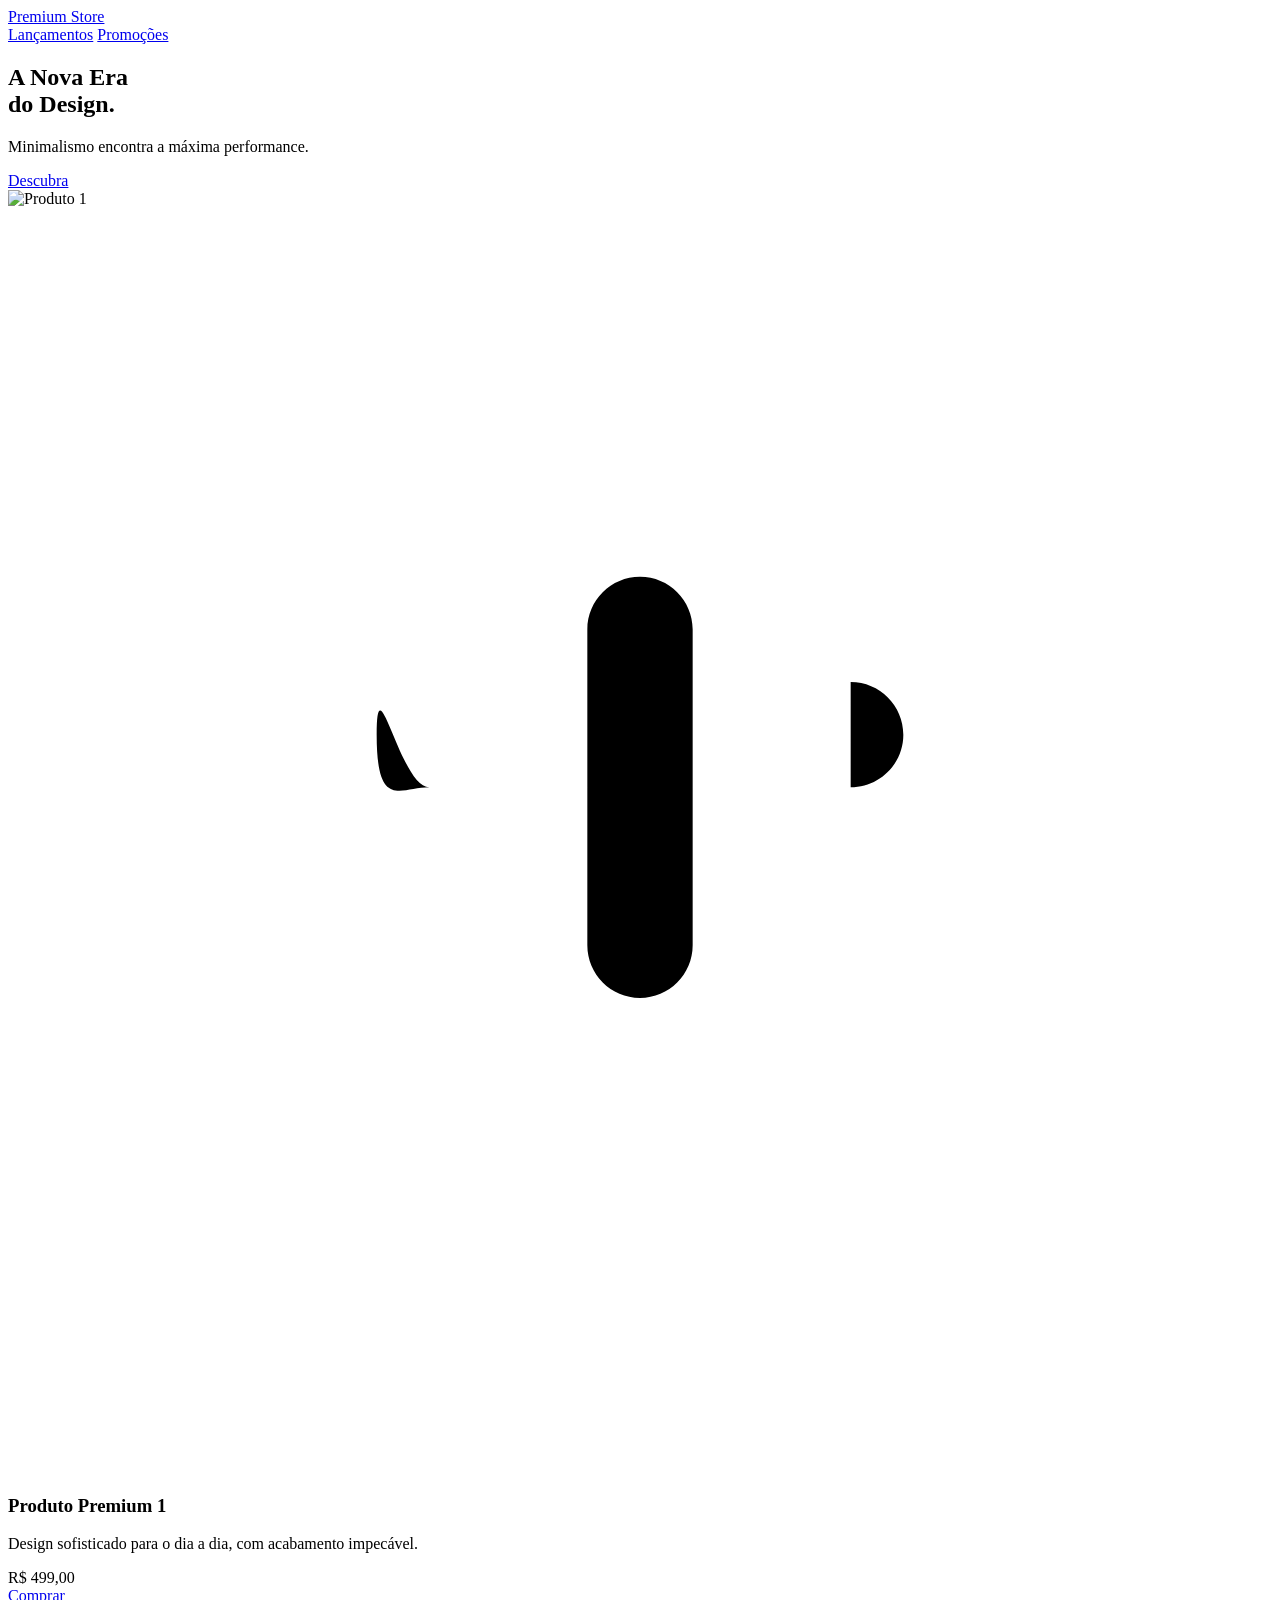
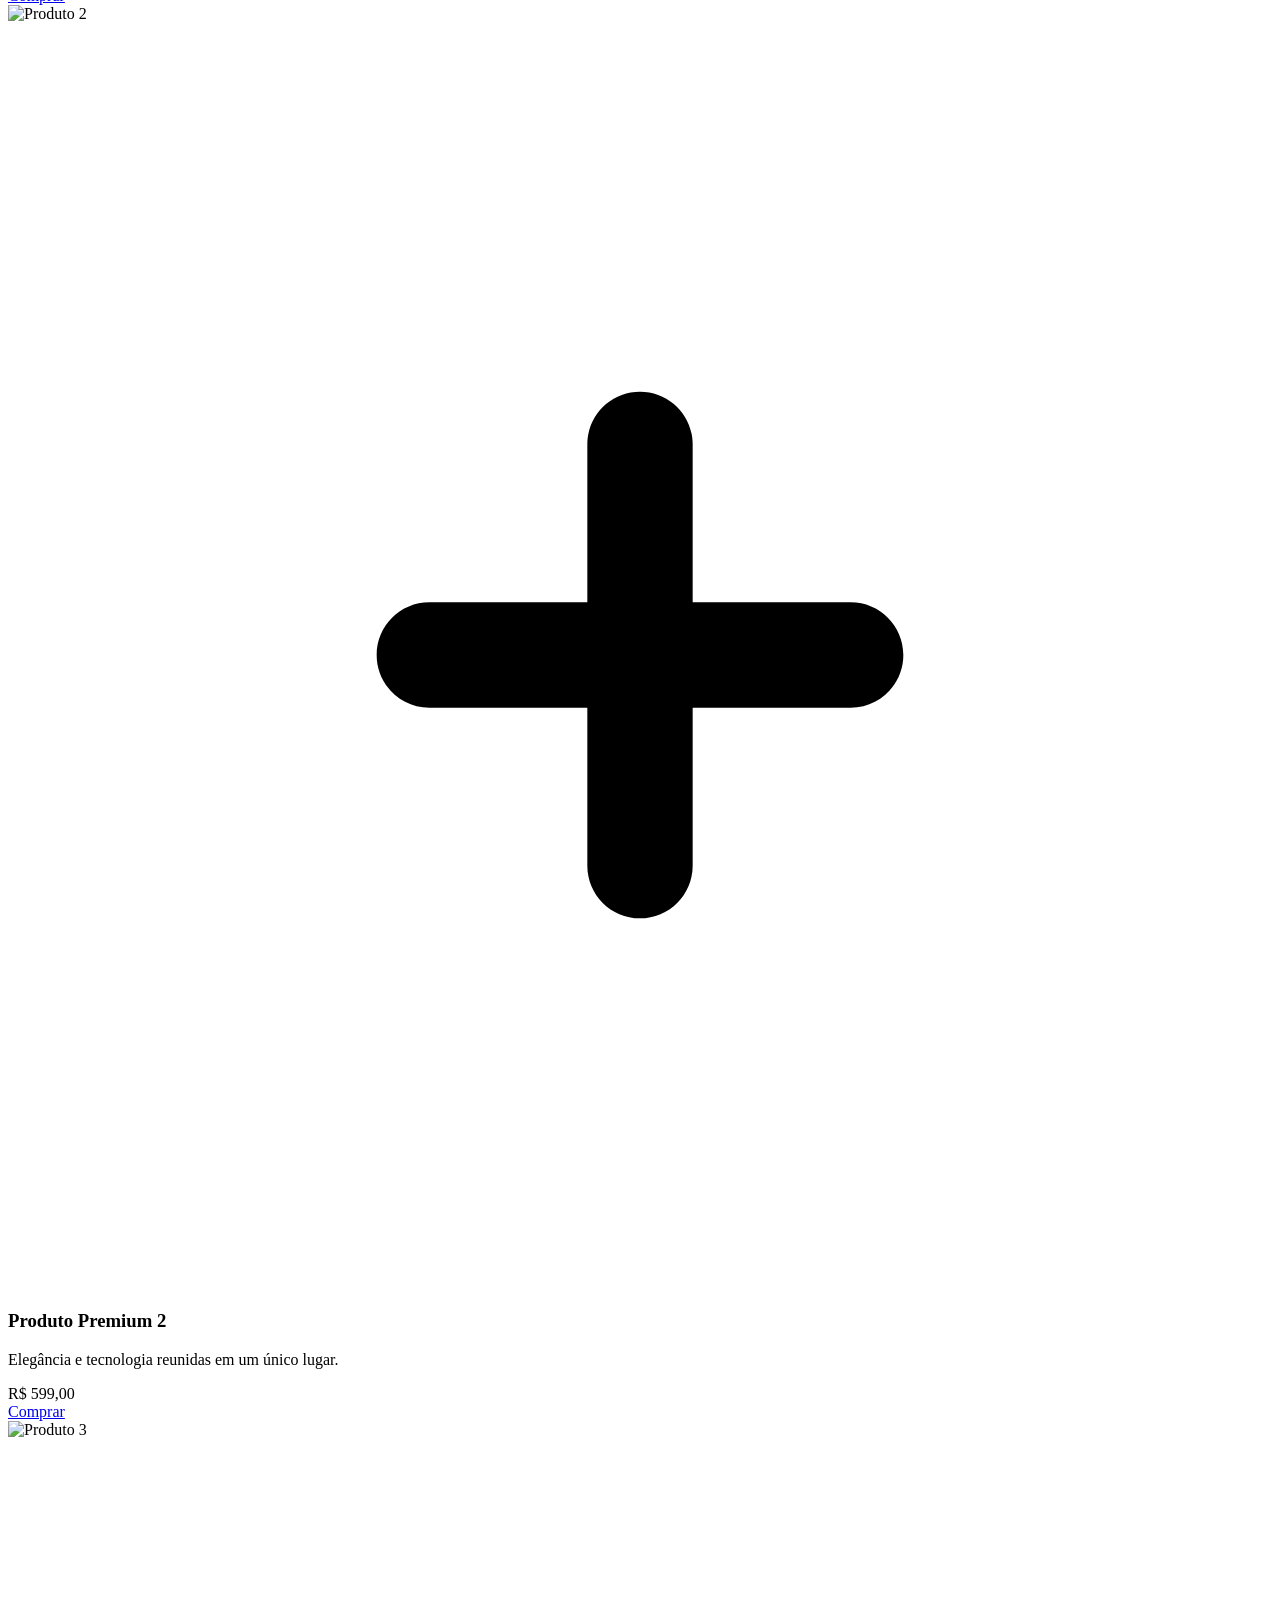
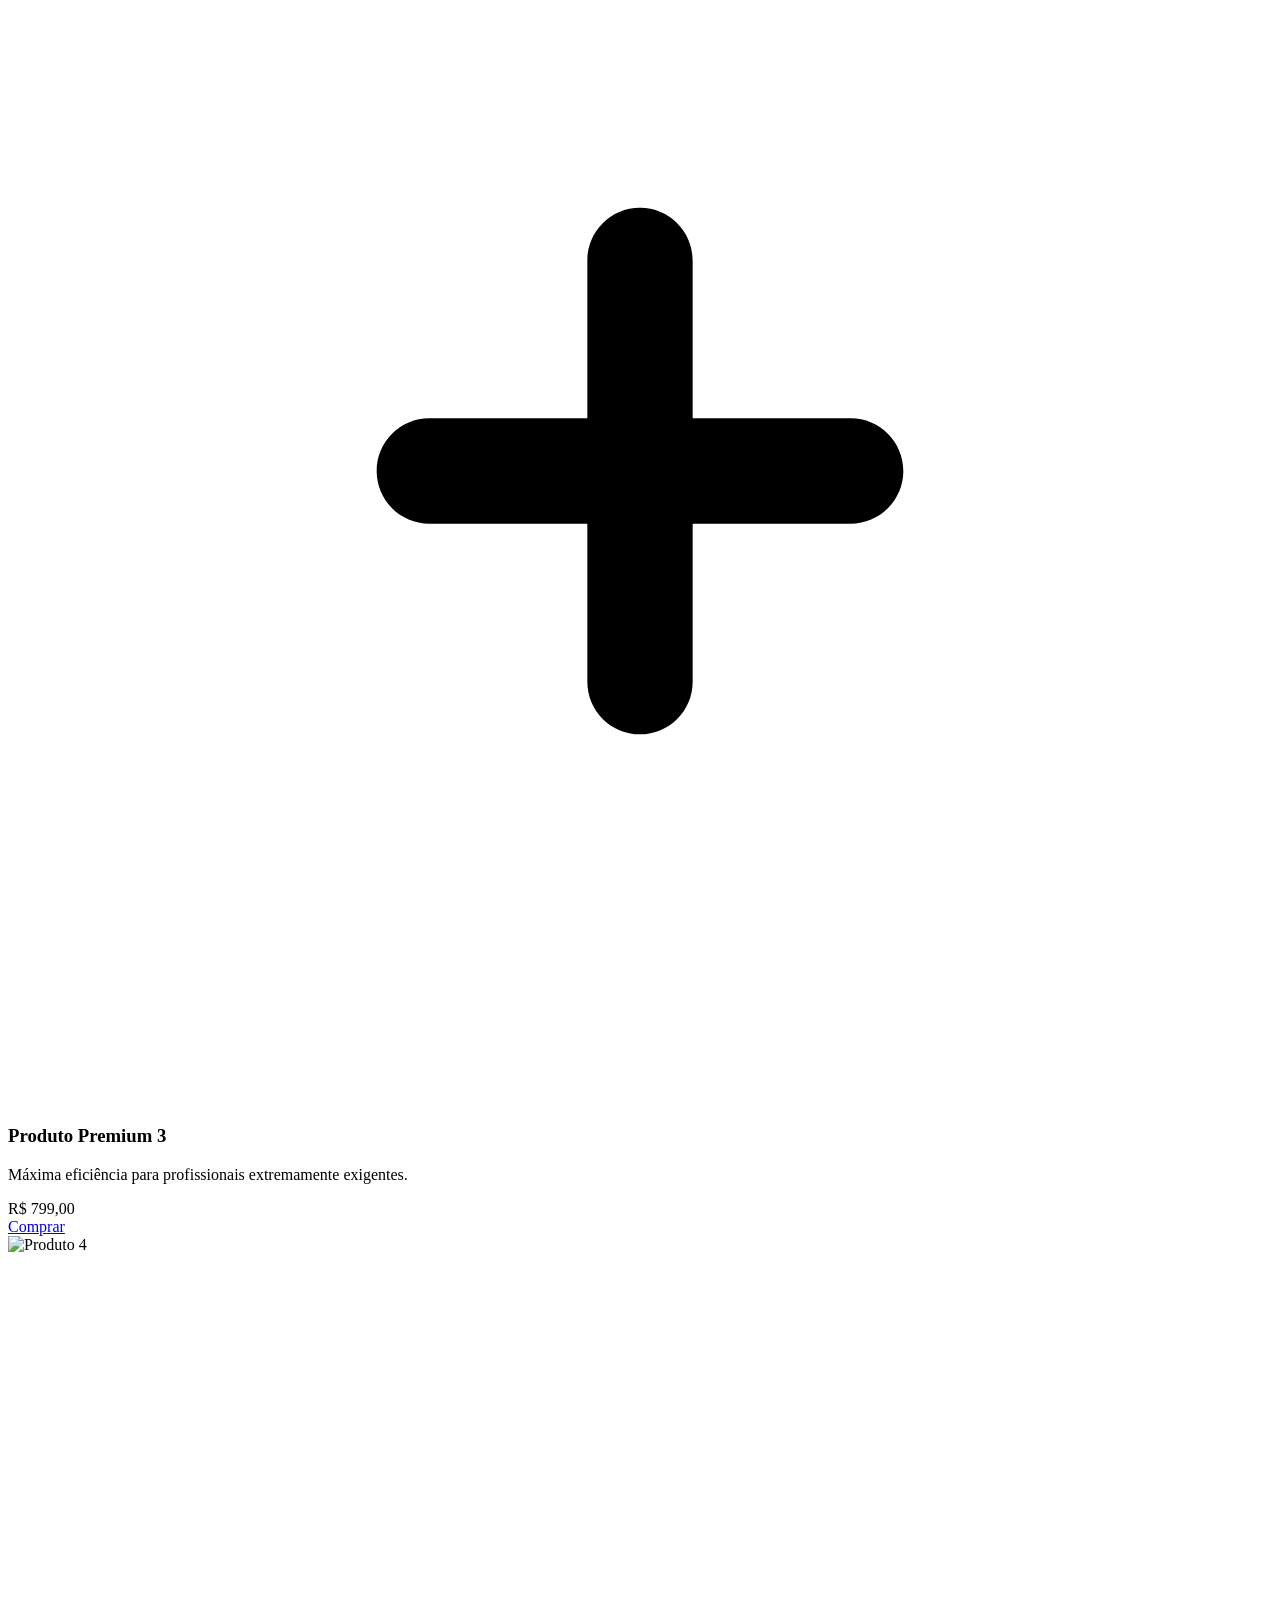
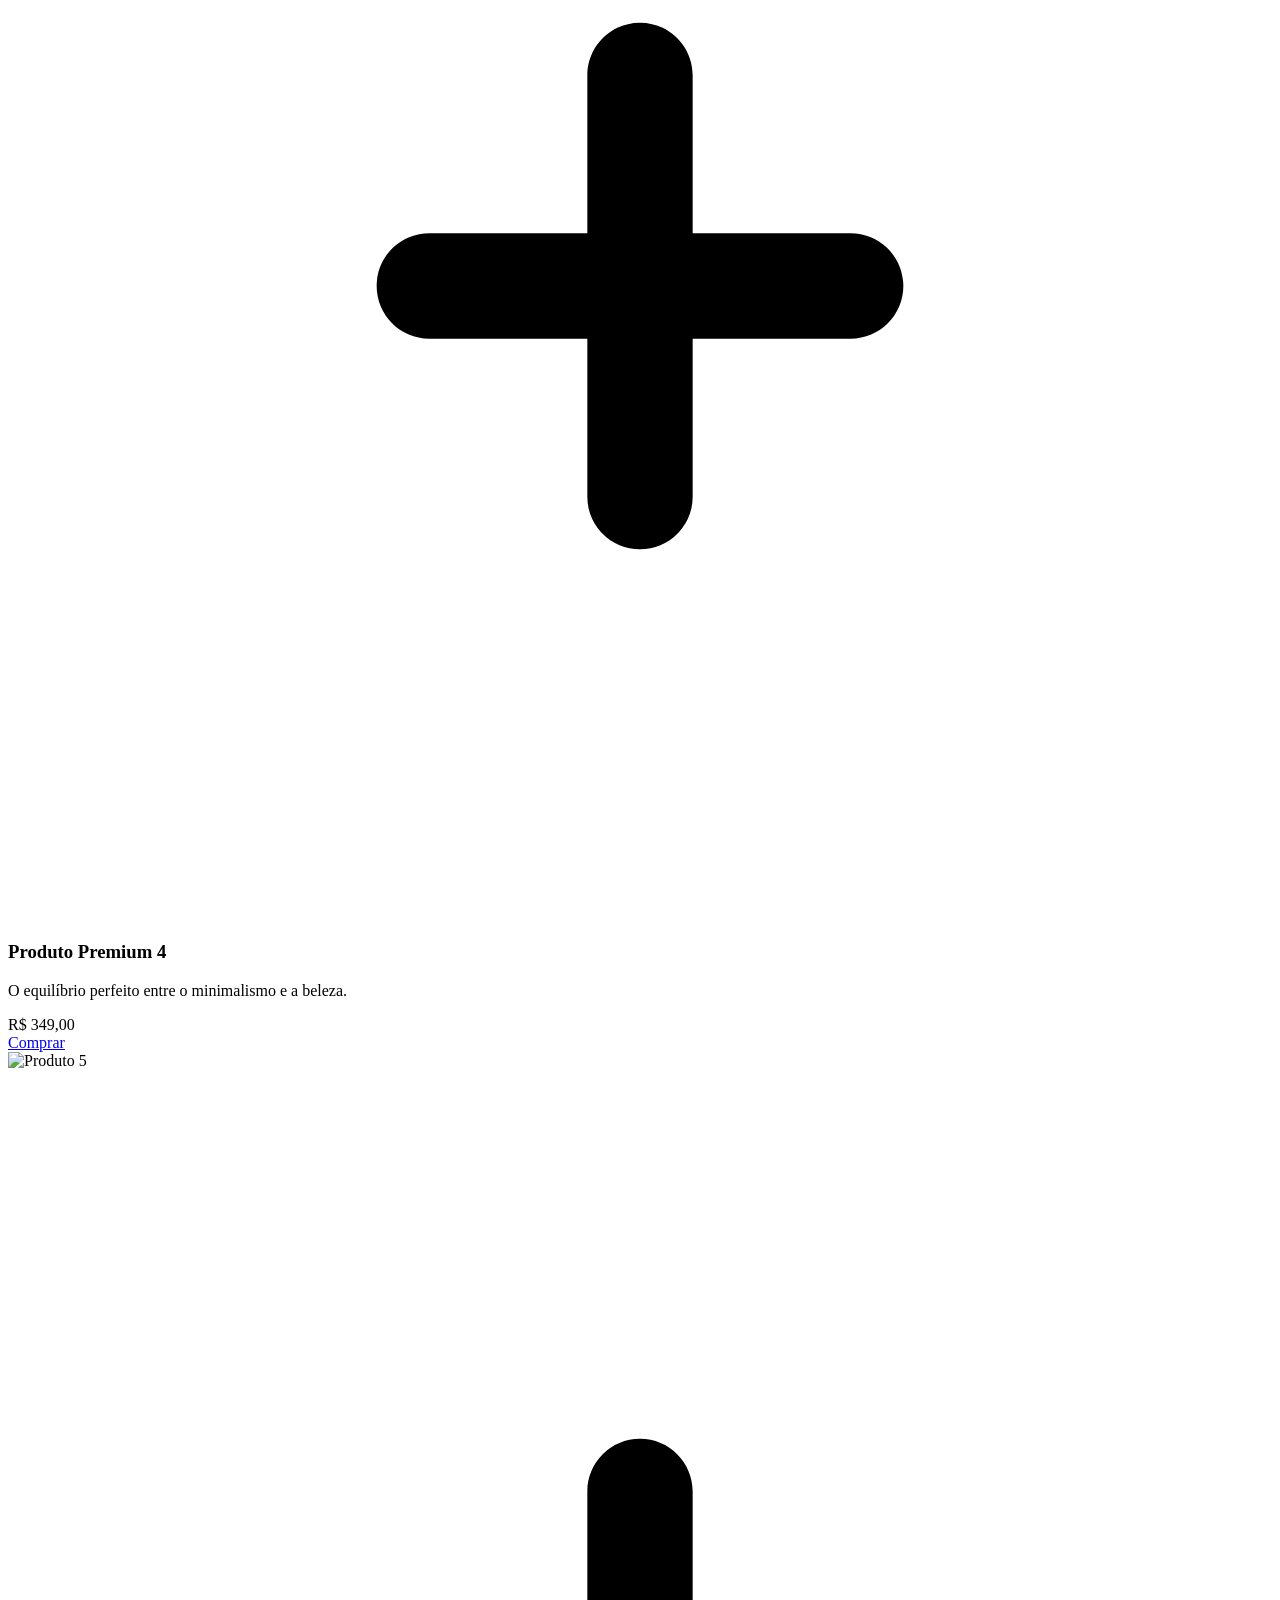
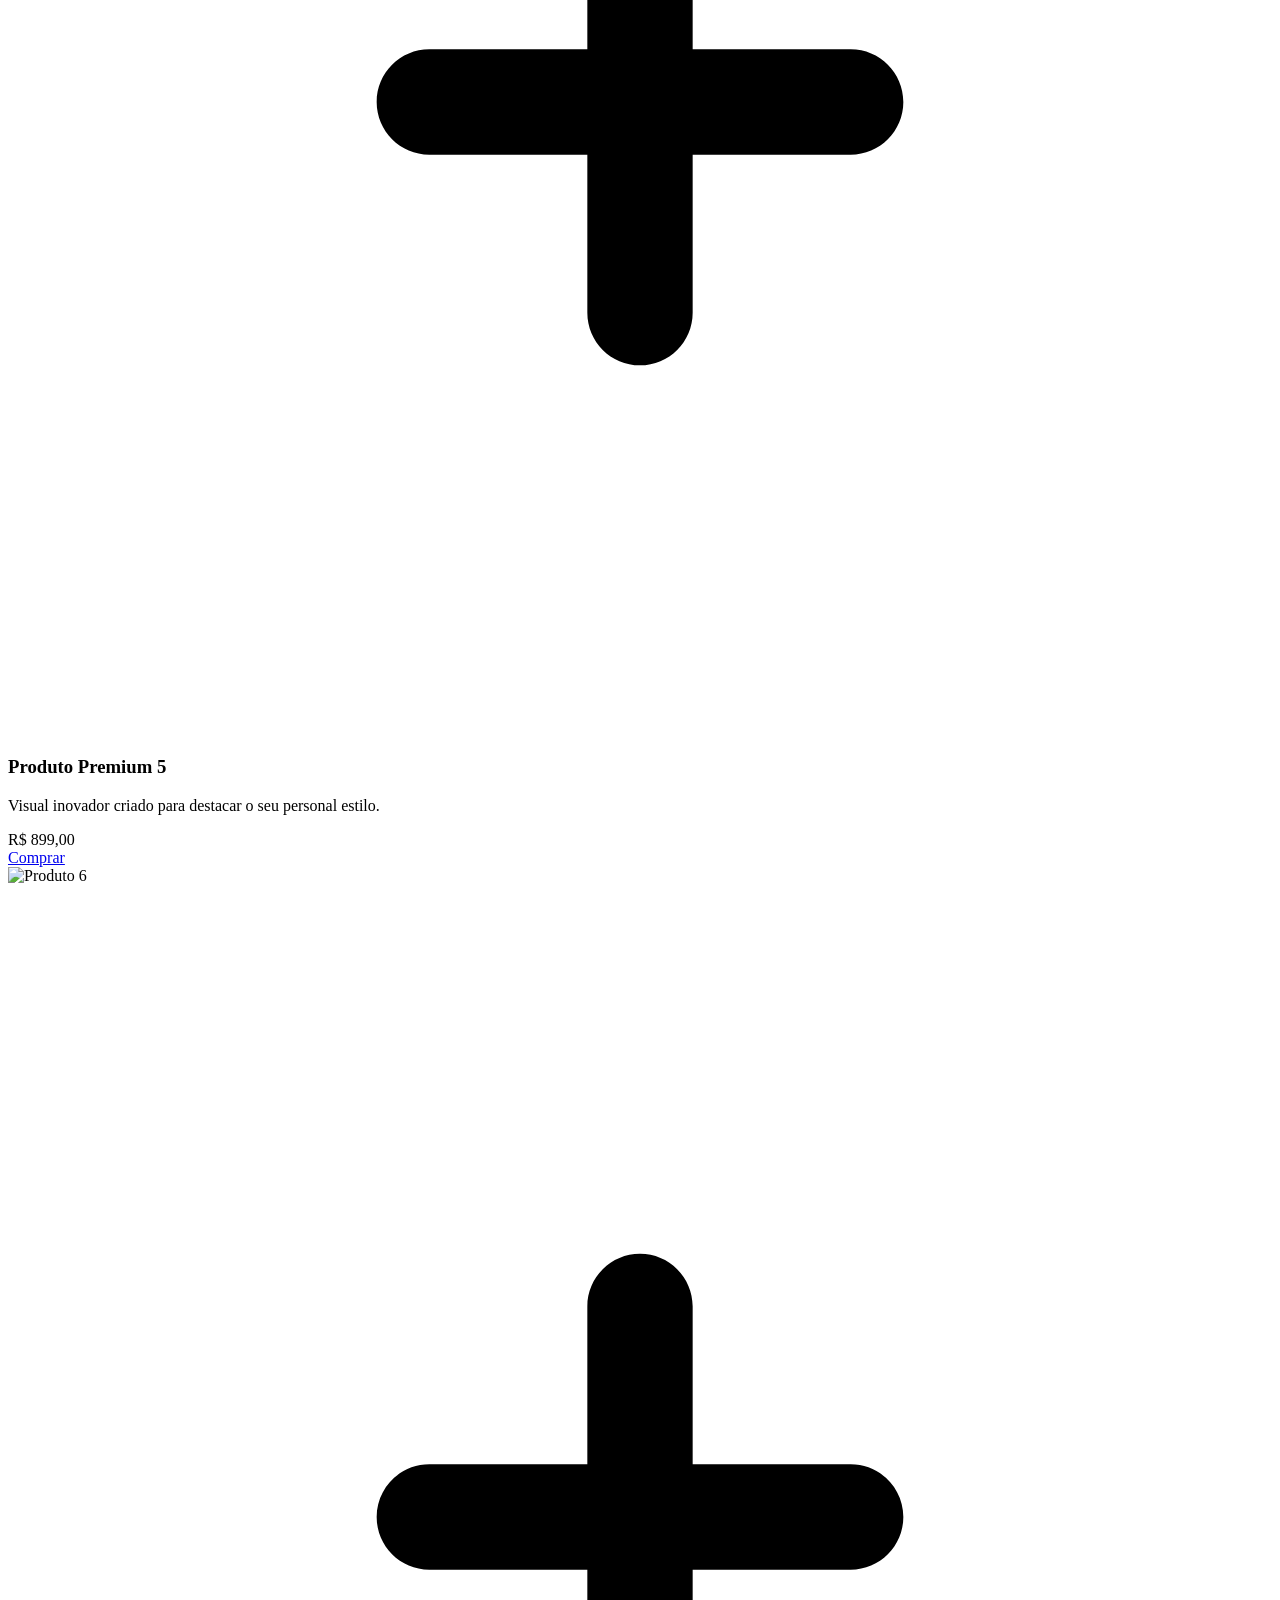
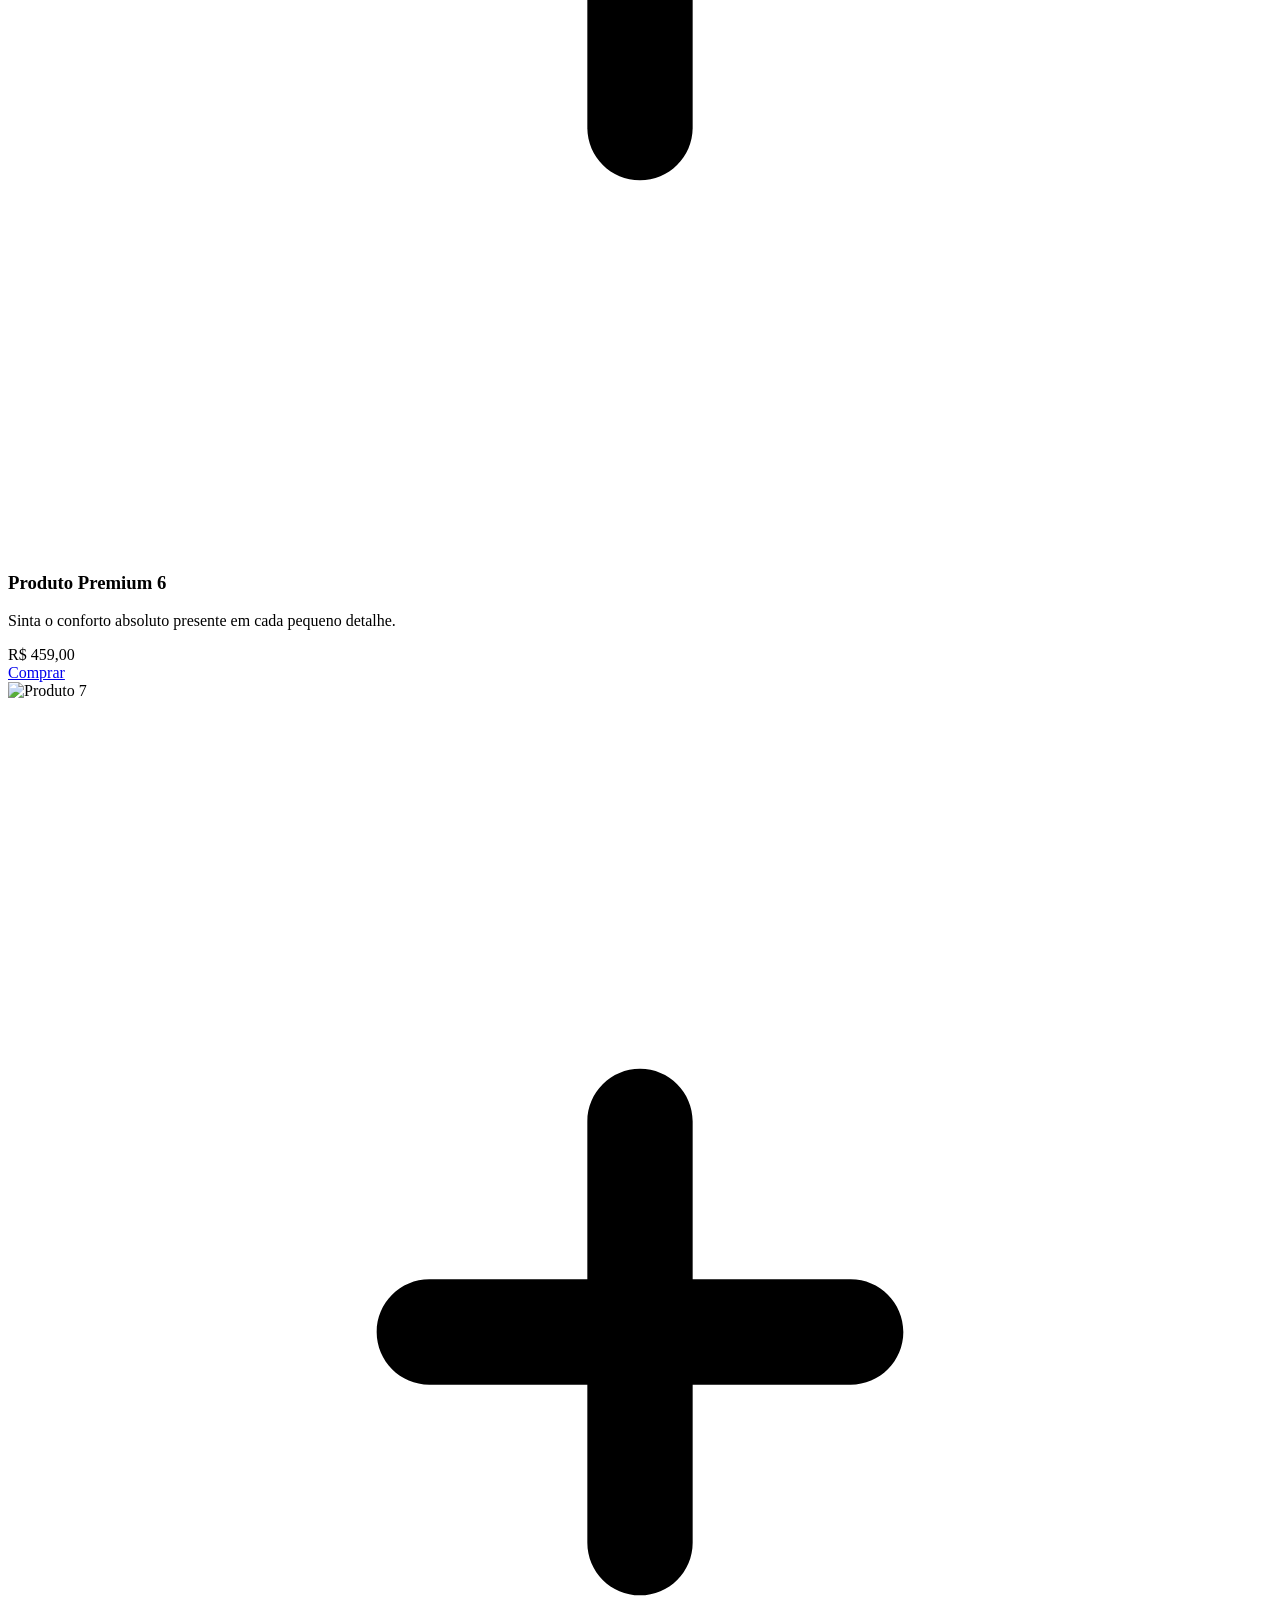
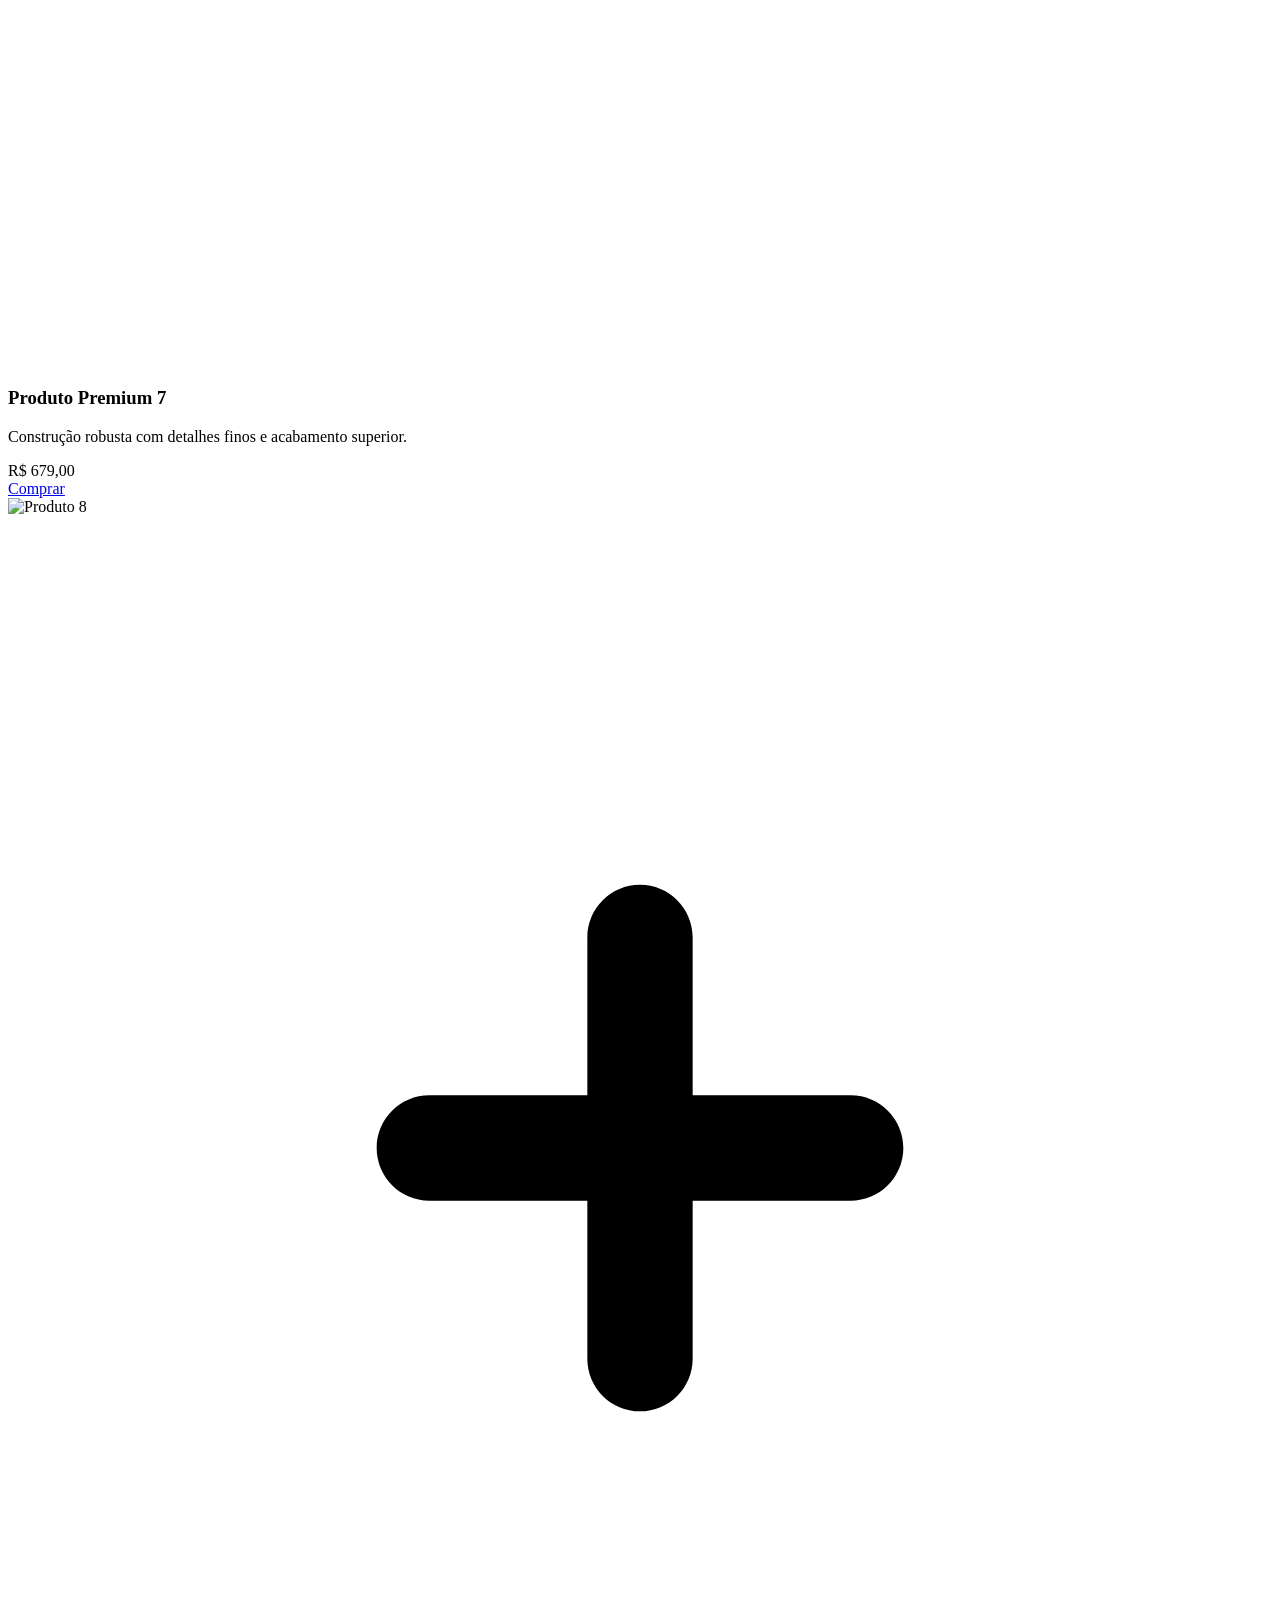
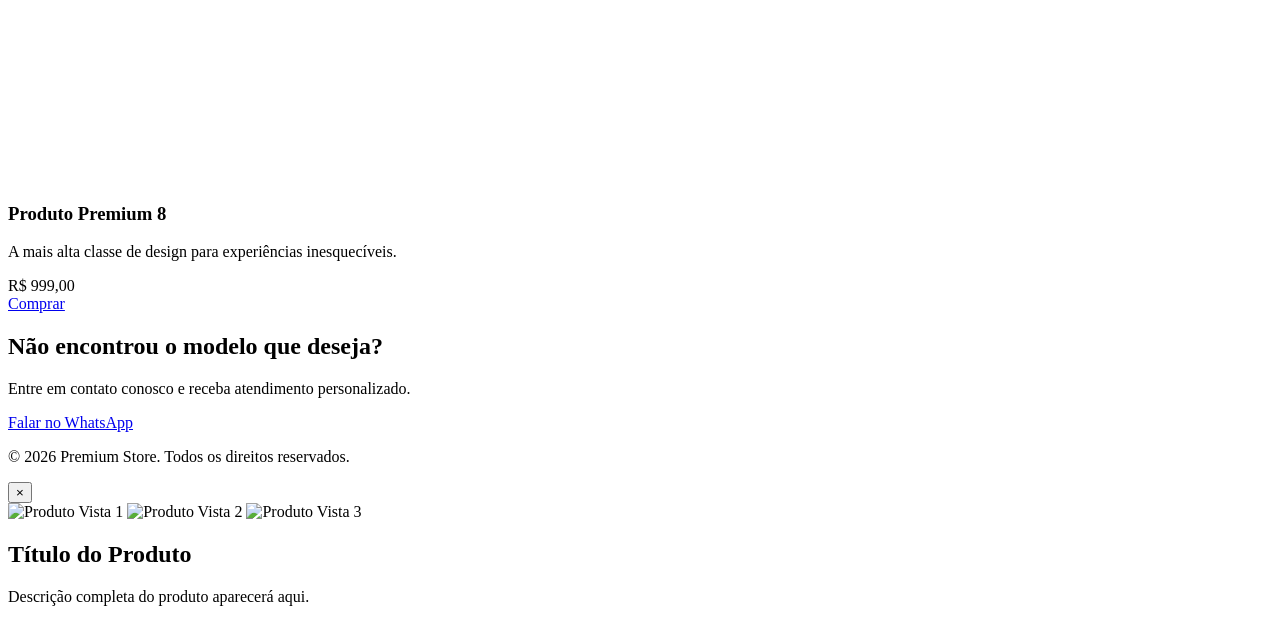
==== nova/index.html @ 038af135 "index.html" ====
<!DOCTYPE html>
<html lang="pt-BR">
<head>
    <meta charset="UTF-8">
    <meta name="viewport" content="width=device-width, initial-scale=1.0">
    <title>Premium Store | Lançamentos</title>
    <meta name="description" content="Descubra a nova coleção da Premium Store com design minimalista e máxima performance.">
    <link rel="stylesheet" href="styles.css">
    <!-- Google Fonts: Inter -->
    <link rel="preconnect" href="https://fonts.googleapis.com">
    <link rel="preconnect" href="https://fonts.gstatic.com" crossorigin>
    <link href="https://fonts.googleapis.com/css2?family=Inter:wght@300;400;500;600;700&display=swap" rel="stylesheet">
</head>
<body>
    <!-- Header -->
    <header class="header blur-effect fade-in">
        <div class="container header-content">
            <a href="#" class="logo">Premium Store</a>
            <nav class="nav-links">
                <a href="#produtos">Lançamentos</a>
                <a href="#produtos" class="highlight">Promoções</a>
            </nav>
        </div>
    </header>

    <main>
        <!-- Hero Section -->
        <section class="hero fade-in">
            <div class="container hero-content">
                <h1>A Nova Era<br>do Design.</h1>
                <p>Minimalismo encontra a máxima performance.</p>
                <a href="#produtos" class="btn-primary">Descubra</a>
            </div>
        </section>

        <!-- Products Section -->
        <section id="produtos" class="products">
            <div class="container">
                <div class="grid-4x2">
                    
                    <!-- Produto 1 -->
                    <div class="product-card fade-in" id="prod-1">
                        <div class="image-container">
                            <img src="Imagens/imagem1.jpg" alt="Produto 1" class="img-main">
                            <div class="tile-button-wrapper open-modal-btn" data-product="1" data-title="Produto Premium 1" data-desc="Design sofisticado para o dia a dia, com acabamento impecável.">
                                <span class="tile-button tile-button-high-contrast">
                                    <svg class="icon-control icon-control-plus tile-icon" xmlns="http://www.w3.org/2000/svg" viewBox="0 0 36 36">
                                        <path d="m24 16.5h-4.5v-4.5c0-.8286-.6719-1.5-1.5-1.5s-1.5.6714-1.5 1.5v4.5h-4.5c-.8281 0-1.5.6714-1.5-1.5s.6719 1.5 1.5 1.5h4.5v4.5c0 .8286.6719 1.5 1.5 1.5s1.5-.6714 1.5-1.5v-4.5h4.5c.8281 0 1.5-.6714 1.5-1.5s-.6719-1.5-1.5-1.5z"></path>
                                    </svg>
                                </span>
                            </div>
                        </div>
                        <div class="product-info">
                            <h3>Produto Premium 1</h3>
                            <p>Design sofisticado para o dia a dia, com acabamento impecável.</p>
                            <span class="price">R$ 499,00</span>
                            <div class="buttons">
                                <a href="https://api.whatsapp.com/send?phone=5551999999999&text=Tenho%20interesse%20no%20produto%20Premium%201" class="btn btn-buy" target="_blank" rel="noopener noreferrer">Comprar</a>
                            </div>
                        </div>
                    </div>

                    <!-- Produto 2 -->
                    <div class="product-card fade-in" id="prod-2">
                        <div class="image-container">
                            <img src="Imagens/imagem2.jpg" alt="Produto 2" class="img-main">
                            <div class="tile-button-wrapper open-modal-btn" data-product="2" data-title="Produto Premium 2" data-desc="Elegância e tecnologia reunidas em um único lugar.">
                                <span class="tile-button tile-button-high-contrast">
                                    <svg class="icon-control icon-control-plus tile-icon" xmlns="http://www.w3.org/2000/svg" viewBox="0 0 36 36">
                                        <path d="m24 16.5h-4.5v-4.5c0-.8286-.6719-1.5-1.5-1.5s-1.5.6714-1.5 1.5v4.5h-4.5c-.8281 0-1.5.6714-1.5 1.5s.6719 1.5 1.5 1.5h4.5v4.5c0 .8286.6719 1.5 1.5 1.5s1.5-.6714 1.5-1.5v-4.5h4.5c.8281 0 1.5-.6714 1.5-1.5s-.6719-1.5-1.5-1.5z"></path>
                                    </svg>
                                </span>
                            </div>
                        </div>
                        <div class="product-info">
                            <h3>Produto Premium 2</h3>
                            <p>Elegância e tecnologia reunidas em um único lugar.</p>
                            <span class="price">R$ 599,00</span>
                            <div class="buttons">
                                <a href="https://api.whatsapp.com/send?phone=5551999999999&text=Tenho%20interesse%20no%20produto%20Premium%202" class="btn btn-buy" target="_blank" rel="noopener noreferrer">Comprar</a>
                            </div>
                        </div>
                    </div>

                    <!-- Produto 3 -->
                    <div class="product-card fade-in" id="prod-3">
                        <div class="image-container">
                            <img src="Imagens/imagem3.jpg" alt="Produto 3" class="img-main">
                            <div class="tile-button-wrapper open-modal-btn" data-product="3" data-title="Produto Premium 3" data-desc="Máxima eficiência para profissionais extremamente exigentes.">
                                <span class="tile-button tile-button-high-contrast">
                                    <svg class="icon-control icon-control-plus tile-icon" xmlns="http://www.w3.org/2000/svg" viewBox="0 0 36 36">
                                        <path d="m24 16.5h-4.5v-4.5c0-.8286-.6719-1.5-1.5-1.5s-1.5.6714-1.5 1.5v4.5h-4.5c-.8281 0-1.5.6714-1.5 1.5s.6719 1.5 1.5 1.5h4.5v4.5c0 .8286.6719 1.5 1.5 1.5s1.5-.6714 1.5-1.5v-4.5h4.5c.8281 0 1.5-.6714 1.5-1.5s-.6719-1.5-1.5-1.5z"></path>
                                    </svg>
                                </span>
                            </div>
                        </div>
                        <div class="product-info">
                            <h3>Produto Premium 3</h3>
                            <p>Máxima eficiência para profissionais extremamente exigentes.</p>
                            <span class="price">R$ 799,00</span>
                            <div class="buttons">
                                <a href="https://api.whatsapp.com/send?phone=5551999999999&text=Tenho%20interesse%20no%20produto%20Premium%203" class="btn btn-buy" target="_blank" rel="noopener noreferrer">Comprar</a>
                            </div>
                        </div>
                    </div>

                    <!-- Produto 4 -->
                    <div class="product-card fade-in" id="prod-4">
                        <div class="image-container">
                            <img src="Imagens/imagem4.jpg" alt="Produto 4" class="img-main">
                            <div class="tile-button-wrapper open-modal-btn" data-product="4" data-title="Produto Premium 4" data-desc="O equilíbrio perfeito entre o minimalismo e a beleza.">
                                <span class="tile-button tile-button-high-contrast">
                                    <svg class="icon-control icon-control-plus tile-icon" xmlns="http://www.w3.org/2000/svg" viewBox="0 0 36 36">
                                        <path d="m24 16.5h-4.5v-4.5c0-.8286-.6719-1.5-1.5-1.5s-1.5.6714-1.5 1.5v4.5h-4.5c-.8281 0-1.5.6714-1.5 1.5s.6719 1.5 1.5 1.5h4.5v4.5c0 .8286.6719 1.5 1.5 1.5s1.5-.6714 1.5-1.5v-4.5h4.5c.8281 0 1.5-.6714 1.5-1.5s-.6719-1.5-1.5-1.5z"></path>
                                    </svg>
                                </span>
                            </div>
                        </div>
                        <div class="product-info">
                            <h3>Produto Premium 4</h3>
                            <p>O equilíbrio perfeito entre o minimalismo e a beleza.</p>
                            <span class="price">R$ 349,00</span>
                            <div class="buttons">
                                <a href="https://api.whatsapp.com/send?phone=5551999999999&text=Tenho%20interesse%20no%20produto%20Premium%204" class="btn btn-buy" target="_blank" rel="noopener noreferrer">Comprar</a>
                            </div>
                        </div>
                    </div>

                    <!-- Produto 5 -->
                    <div class="product-card fade-in" id="prod-5">
                        <div class="image-container">
                            <img src="Imagens/imagem5.jpg" alt="Produto 5" class="img-main">
                            <div class="tile-button-wrapper open-modal-btn" data-product="5" data-title="Produto Premium 5" data-desc="Visual inovador criado para destacar o seu personal estilo.">
                                <span class="tile-button tile-button-high-contrast">
                                    <svg class="icon-control icon-control-plus tile-icon" xmlns="http://www.w3.org/2000/svg" viewBox="0 0 36 36">
                                        <path d="m24 16.5h-4.5v-4.5c0-.8286-.6719-1.5-1.5-1.5s-1.5.6714-1.5 1.5v4.5h-4.5c-.8281 0-1.5.6714-1.5 1.5s.6719 1.5 1.5 1.5h4.5v4.5c0 .8286.6719 1.5 1.5 1.5s1.5-.6714 1.5-1.5v-4.5h4.5c.8281 0 1.5-.6714 1.5-1.5s-.6719-1.5-1.5-1.5z"></path>
                                    </svg>
                                </span>
                            </div>
                        </div>
                        <div class="product-info">
                            <h3>Produto Premium 5</h3>
                            <p>Visual inovador criado para destacar o seu personal estilo.</p>
                            <span class="price">R$ 899,00</span>
                            <div class="buttons">
                                <a href="https://api.whatsapp.com/send?phone=5551999999999&text=Tenho%20interesse%20no%20produto%20Premium%205" class="btn btn-buy" target="_blank" rel="noopener noreferrer">Comprar</a>
                            </div>
                        </div>
                    </div>

                    <!-- Produto 6 -->
                    <div class="product-card fade-in" id="prod-6">
                        <div class="image-container">
                            <img src="Imagens/imagem6.jpg" alt="Produto 6" class="img-main">
                            <div class="tile-button-wrapper open-modal-btn" data-product="6" data-title="Produto Premium 6" data-desc="Sinta o conforto absoluto presente em cada pequeno detalhe.">
                                <span class="tile-button tile-button-high-contrast">
                                    <svg class="icon-control icon-control-plus tile-icon" xmlns="http://www.w3.org/2000/svg" viewBox="0 0 36 36">
                                        <path d="m24 16.5h-4.5v-4.5c0-.8286-.6719-1.5-1.5-1.5s-1.5.6714-1.5 1.5v4.5h-4.5c-.8281 0-1.5.6714-1.5 1.5s.6719 1.5 1.5 1.5h4.5v4.5c0 .8286.6719 1.5 1.5 1.5s1.5-.6714 1.5-1.5v-4.5h4.5c.8281 0 1.5-.6714 1.5-1.5s-.6719-1.5-1.5-1.5z"></path>
                                    </svg>
                                </span>
                            </div>
                        </div>
                        <div class="product-info">
                            <h3>Produto Premium 6</h3>
                            <p>Sinta o conforto absoluto presente em cada pequeno detalhe.</p>
                            <span class="price">R$ 459,00</span>
                            <div class="buttons">
                                <a href="https://api.whatsapp.com/send?phone=5551999999999&text=Tenho%20interesse%20no%20produto%20Premium%206" class="btn btn-buy" target="_blank" rel="noopener noreferrer">Comprar</a>
                            </div>
                        </div>
                    </div>

                    <!-- Produto 7 -->
                    <div class="product-card fade-in" id="prod-7">
                        <div class="image-container">
                            <img src="Imagens/imagem7.jpg" alt="Produto 7" class="img-main">
                            <div class="tile-button-wrapper open-modal-btn" data-product="7" data-title="Produto Premium 7" data-desc="Construção robusta com detalhes finos e acabamento superior.">
                                <span class="tile-button tile-button-high-contrast">
                                    <svg class="icon-control icon-control-plus tile-icon" xmlns="http://www.w3.org/2000/svg" viewBox="0 0 36 36">
                                        <path d="m24 16.5h-4.5v-4.5c0-.8286-.6719-1.5-1.5-1.5s-1.5.6714-1.5 1.5v4.5h-4.5c-.8281 0-1.5.6714-1.5 1.5s.6719 1.5 1.5 1.5h4.5v4.5c0 .8286.6719 1.5 1.5 1.5s1.5-.6714 1.5-1.5v-4.5h4.5c.8281 0 1.5-.6714 1.5-1.5s-.6719-1.5-1.5-1.5z"></path>
                                    </svg>
                                </span>
                            </div>
                        </div>
                        <div class="product-info">
                            <h3>Produto Premium 7</h3>
                            <p>Construção robusta com detalhes finos e acabamento superior.</p>
                            <span class="price">R$ 679,00</span>
                            <div class="buttons">
                                <a href="https://api.whatsapp.com/send?phone=5551999999999&text=Tenho%20interesse%20no%20produto%20Premium%207" class="btn btn-buy" target="_blank" rel="noopener noreferrer">Comprar</a>
                            </div>
                        </div>
                    </div>

                    <!-- Produto 8 -->
                    <div class="product-card fade-in" id="prod-8">
                        <div class="image-container">
                            <img src="Imagens/imagem8.jpg" alt="Produto 8" class="img-main">
                            <div class="tile-button-wrapper open-modal-btn" data-product="8" data-title="Produto Premium 8" data-desc="A mais alta classe de design para experiências inesquecíveis.">
                                <span class="tile-button tile-button-high-contrast">
                                    <svg class="icon-control icon-control-plus tile-icon" xmlns="http://www.w3.org/2000/svg" viewBox="0 0 36 36">
                                        <path d="m24 16.5h-4.5v-4.5c0-.8286-.6719-1.5-1.5-1.5s-1.5.6714-1.5 1.5v4.5h-4.5c-.8281 0-1.5.6714-1.5 1.5s.6719 1.5 1.5 1.5h4.5v4.5c0 .8286.6719 1.5 1.5 1.5s1.5-.6714 1.5-1.5v-4.5h4.5c.8281 0 1.5-.6714 1.5-1.5s-.6719-1.5-1.5-1.5z"></path>
                                    </svg>
                                </span>
                            </div>
                        </div>
                        <div class="product-info">
                            <h3>Produto Premium 8</h3>
                            <p>A mais alta classe de design para experiências inesquecíveis.</p>
                            <span class="price">R$ 999,00</span>
                            <div class="buttons">
                                <a href="https://api.whatsapp.com/send?phone=5551999999999&text=Tenho%20interesse%20no%20produto%20Premium%208" class="btn btn-buy" target="_blank" rel="noopener noreferrer">Comprar</a>
                            </div>
                        </div>
                    </div>

                </div>
            </div>
        </section>

        <!-- CTA Final -->
        <section class="cta-section fade-in">
            <div class="container cta-container blur-effect">
                <h2 class="cta-title">Não encontrou o modelo que deseja?</h2>
                <p class="cta-text">Entre em contato conosco e receba atendimento personalizado.</p>
                <a href="https://api.whatsapp.com/send?phone=5551999999999&text=N%C3%A3o%20encontrei%20o%20modelo%20que%20desejo" class="btn btn-buy cta-btn" target="_blank" rel="noopener noreferrer">Falar no WhatsApp</a>
            </div>
        </section>

    </main>
    
    <!-- Footer -->
    <footer class="footer">
        <div class="container">
            <p>&copy; 2026 Premium Store. Todos os direitos reservados.</p>
        </div>
    </footer>

    <!-- Modal System -->
    <div id="product-modal" class="modal-overlay">
        <div class="modal-content">
            <button class="modal-close">&times;</button>
            <div class="modal-body">
                <div class="modal-gallery">
                    <img id="modal-img-1" src="" alt="Produto Vista 1">
                    <img id="modal-img-2" src="" alt="Produto Vista 2">
                    <img id="modal-img-3" src="" alt="Produto Vista 3">
                </div>
                <div class="modal-info">
                    <h2 id="modal-title">Título do Produto</h2>
                    <p id="modal-desc">Descrição completa do produto aparecerá aqui.</p>
                </div>
            </div>
        </div>
    </div>

    <!-- Scripts -->
    <script src="app.js"></script>
</body>
</html>
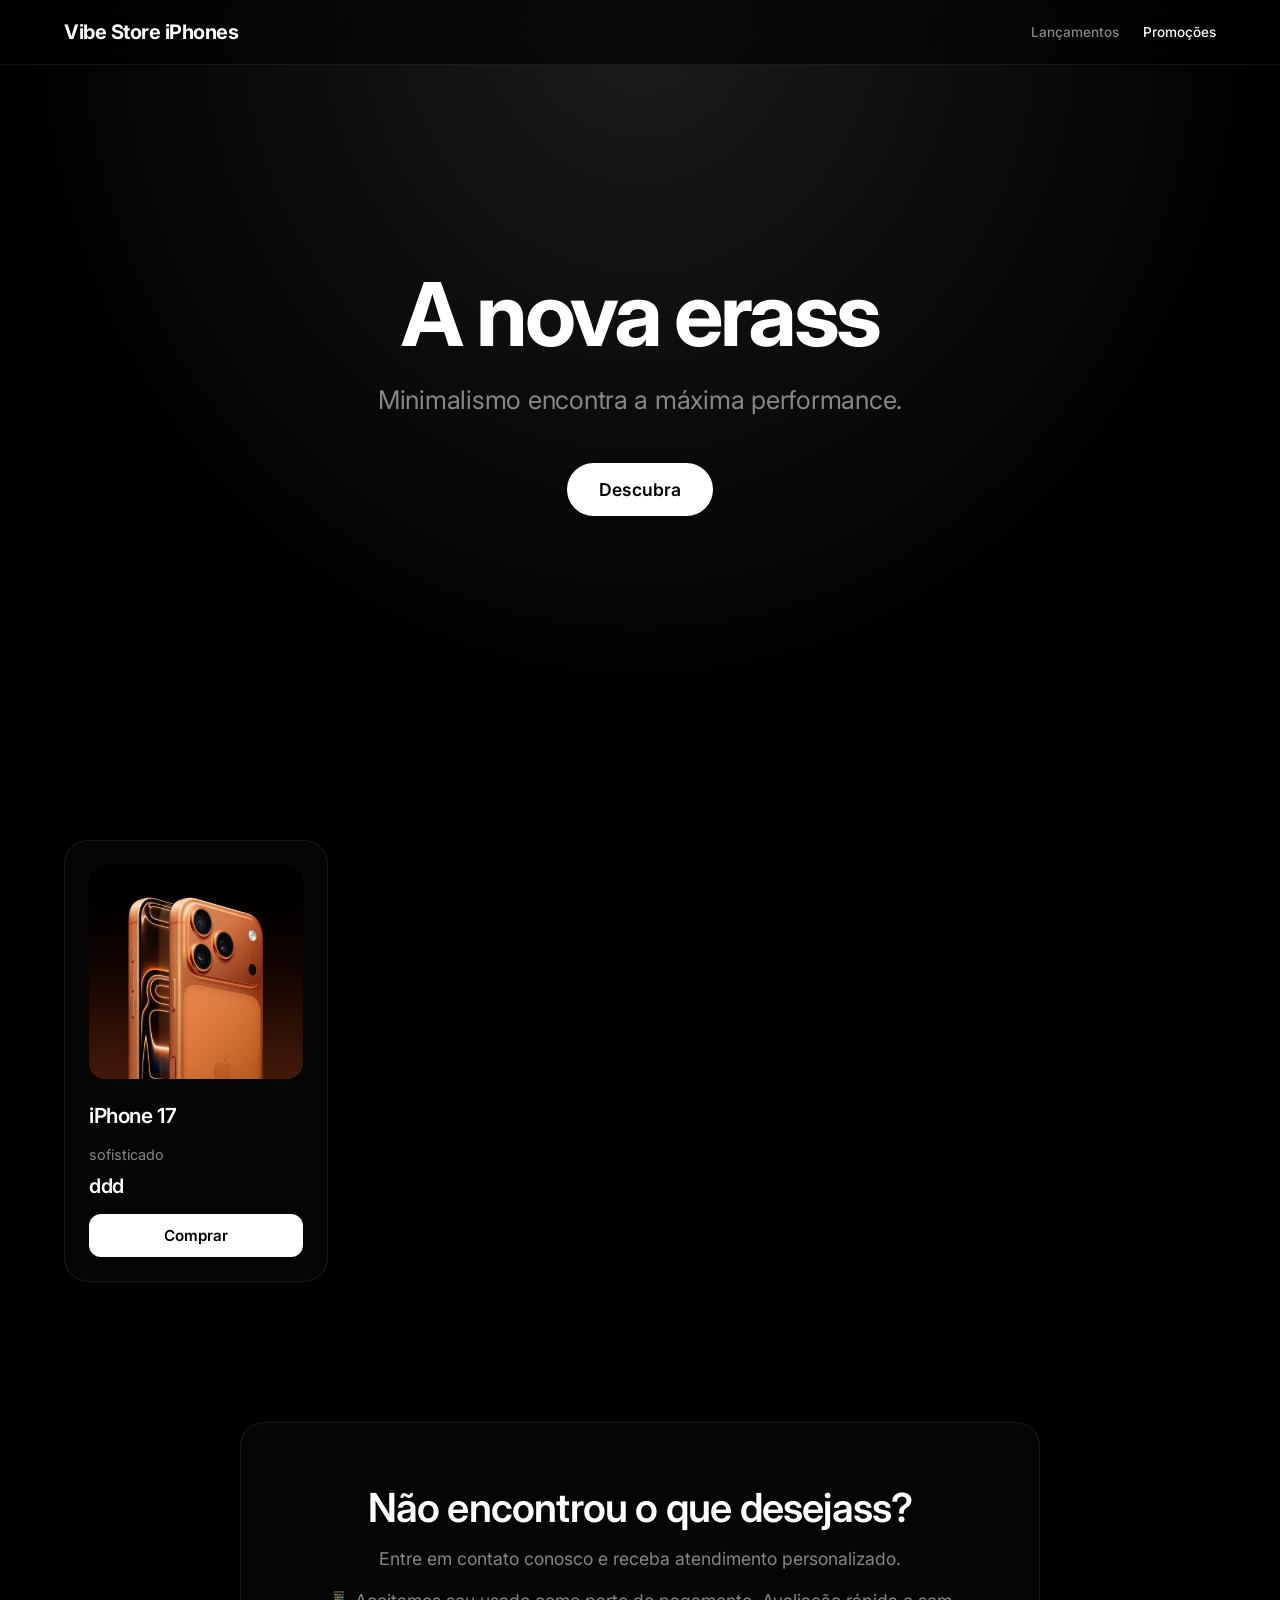
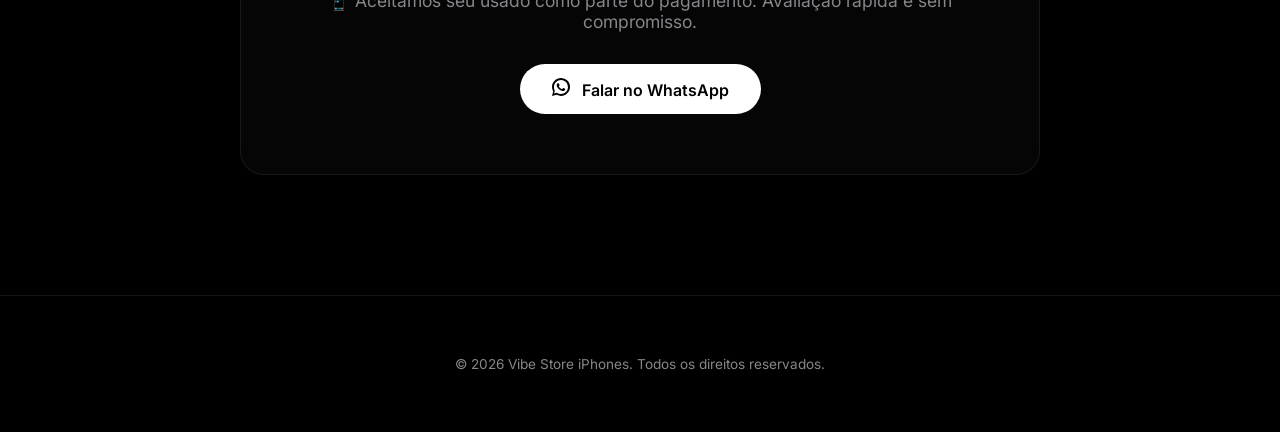
==== commit 0aa62c07: "Add files via upload" ====
--- a/nova/index.html
+++ b/nova/index.html
@@ -3,8 +3,8 @@
 <head>
     <meta charset="UTF-8">
     <meta name="viewport" content="width=device-width, initial-scale=1.0">
-    <title>Premium Store | Lançamentos</title>
-    <meta name="description" content="Descubra a nova coleção da Premium Store com design minimalista e máxima performance.">
+    <title>Vibe Store iPhone | Lançamentos</title>
+    <meta name="description" content="Descubra a nova coleção da Vibe Store iPhone com design minimalista e máxima performance.">
     <link rel="stylesheet" href="styles.css">
     <!-- Google Fonts: Inter -->
     <link rel="preconnect" href="https://fonts.googleapis.com">
@@ -15,7 +15,7 @@
     <!-- Header -->
     <header class="header blur-effect fade-in">
         <div class="container header-content">
-            <a href="#" class="logo">Premium Store</a>
+            <a href="#" class="logo" id="dyn-header-name">Vibe Store iPhone</a>
             <nav class="nav-links">
                 <a href="#produtos">Lançamentos</a>
                 <a href="#produtos" class="highlight">Promoções</a>
@@ -27,7 +27,7 @@
         <!-- Hero Section -->
         <section class="hero fade-in">
             <div class="container hero-content">
-                <h1>A Nova Era<br>do Design.</h1>
+                <h1 id="dyn-hero-title">A Nova Era<br>do Design.</h1>
                 <p>Minimalismo encontra a máxima performance.</p>
                 <a href="#produtos" class="btn-primary">Descubra</a>
             </div>
@@ -36,184 +36,8 @@
         <!-- Products Section -->
         <section id="produtos" class="products">
             <div class="container">
-                <div class="grid-4x2">
-                    
-                    <!-- Produto 1 -->
-                    <div class="product-card fade-in" id="prod-1">
-                        <div class="image-container">
-                            <img src="Imagens/imagem1.jpg" alt="Produto 1" class="img-main">
-                            <div class="tile-button-wrapper open-modal-btn" data-product="1" data-title="Produto Premium 1" data-desc="Design sofisticado para o dia a dia, com acabamento impecável.">
-                                <span class="tile-button tile-button-high-contrast">
-                                    <svg class="icon-control icon-control-plus tile-icon" xmlns="http://www.w3.org/2000/svg" viewBox="0 0 36 36">
-                                        <path d="m24 16.5h-4.5v-4.5c0-.8286-.6719-1.5-1.5-1.5s-1.5.6714-1.5 1.5v4.5h-4.5c-.8281 0-1.5.6714-1.5-1.5s.6719 1.5 1.5 1.5h4.5v4.5c0 .8286.6719 1.5 1.5 1.5s1.5-.6714 1.5-1.5v-4.5h4.5c.8281 0 1.5-.6714 1.5-1.5s-.6719-1.5-1.5-1.5z"></path>
-                                    </svg>
-                                </span>
-                            </div>
-                        </div>
-                        <div class="product-info">
-                            <h3>Produto Premium 1</h3>
-                            <p>Design sofisticado para o dia a dia, com acabamento impecável.</p>
-                            <span class="price">R$ 499,00</span>
-                            <div class="buttons">
-                                <a href="https://api.whatsapp.com/send?phone=5551999999999&text=Tenho%20interesse%20no%20produto%20Premium%201" class="btn btn-buy" target="_blank" rel="noopener noreferrer">Comprar</a>
-                            </div>
-                        </div>
-                    </div>
-
-                    <!-- Produto 2 -->
-                    <div class="product-card fade-in" id="prod-2">
-                        <div class="image-container">
-                            <img src="Imagens/imagem2.jpg" alt="Produto 2" class="img-main">
-                            <div class="tile-button-wrapper open-modal-btn" data-product="2" data-title="Produto Premium 2" data-desc="Elegância e tecnologia reunidas em um único lugar.">
-                                <span class="tile-button tile-button-high-contrast">
-                                    <svg class="icon-control icon-control-plus tile-icon" xmlns="http://www.w3.org/2000/svg" viewBox="0 0 36 36">
-                                        <path d="m24 16.5h-4.5v-4.5c0-.8286-.6719-1.5-1.5-1.5s-1.5.6714-1.5 1.5v4.5h-4.5c-.8281 0-1.5.6714-1.5 1.5s.6719 1.5 1.5 1.5h4.5v4.5c0 .8286.6719 1.5 1.5 1.5s1.5-.6714 1.5-1.5v-4.5h4.5c.8281 0 1.5-.6714 1.5-1.5s-.6719-1.5-1.5-1.5z"></path>
-                                    </svg>
-                                </span>
-                            </div>
-                        </div>
-                        <div class="product-info">
-                            <h3>Produto Premium 2</h3>
-                            <p>Elegância e tecnologia reunidas em um único lugar.</p>
-                            <span class="price">R$ 599,00</span>
-                            <div class="buttons">
-                                <a href="https://api.whatsapp.com/send?phone=5551999999999&text=Tenho%20interesse%20no%20produto%20Premium%202" class="btn btn-buy" target="_blank" rel="noopener noreferrer">Comprar</a>
-                            </div>
-                        </div>
-                    </div>
-
-                    <!-- Produto 3 -->
-                    <div class="product-card fade-in" id="prod-3">
-                        <div class="image-container">
-                            <img src="Imagens/imagem3.jpg" alt="Produto 3" class="img-main">
-                            <div class="tile-button-wrapper open-modal-btn" data-product="3" data-title="Produto Premium 3" data-desc="Máxima eficiência para profissionais extremamente exigentes.">
-                                <span class="tile-button tile-button-high-contrast">
-                                    <svg class="icon-control icon-control-plus tile-icon" xmlns="http://www.w3.org/2000/svg" viewBox="0 0 36 36">
-                                        <path d="m24 16.5h-4.5v-4.5c0-.8286-.6719-1.5-1.5-1.5s-1.5.6714-1.5 1.5v4.5h-4.5c-.8281 0-1.5.6714-1.5 1.5s.6719 1.5 1.5 1.5h4.5v4.5c0 .8286.6719 1.5 1.5 1.5s1.5-.6714 1.5-1.5v-4.5h4.5c.8281 0 1.5-.6714 1.5-1.5s-.6719-1.5-1.5-1.5z"></path>
-                                    </svg>
-                                </span>
-                            </div>
-                        </div>
-                        <div class="product-info">
-                            <h3>Produto Premium 3</h3>
-                            <p>Máxima eficiência para profissionais extremamente exigentes.</p>
-                            <span class="price">R$ 799,00</span>
-                            <div class="buttons">
-                                <a href="https://api.whatsapp.com/send?phone=5551999999999&text=Tenho%20interesse%20no%20produto%20Premium%203" class="btn btn-buy" target="_blank" rel="noopener noreferrer">Comprar</a>
-                            </div>
-                        </div>
-                    </div>
-
-                    <!-- Produto 4 -->
-                    <div class="product-card fade-in" id="prod-4">
-                        <div class="image-container">
-                            <img src="Imagens/imagem4.jpg" alt="Produto 4" class="img-main">
-                            <div class="tile-button-wrapper open-modal-btn" data-product="4" data-title="Produto Premium 4" data-desc="O equilíbrio perfeito entre o minimalismo e a beleza.">
-                                <span class="tile-button tile-button-high-contrast">
-                                    <svg class="icon-control icon-control-plus tile-icon" xmlns="http://www.w3.org/2000/svg" viewBox="0 0 36 36">
-                                        <path d="m24 16.5h-4.5v-4.5c0-.8286-.6719-1.5-1.5-1.5s-1.5.6714-1.5 1.5v4.5h-4.5c-.8281 0-1.5.6714-1.5 1.5s.6719 1.5 1.5 1.5h4.5v4.5c0 .8286.6719 1.5 1.5 1.5s1.5-.6714 1.5-1.5v-4.5h4.5c.8281 0 1.5-.6714 1.5-1.5s-.6719-1.5-1.5-1.5z"></path>
-                                    </svg>
-                                </span>
-                            </div>
-                        </div>
-                        <div class="product-info">
-                            <h3>Produto Premium 4</h3>
-                            <p>O equilíbrio perfeito entre o minimalismo e a beleza.</p>
-                            <span class="price">R$ 349,00</span>
-                            <div class="buttons">
-                                <a href="https://api.whatsapp.com/send?phone=5551999999999&text=Tenho%20interesse%20no%20produto%20Premium%204" class="btn btn-buy" target="_blank" rel="noopener noreferrer">Comprar</a>
-                            </div>
-                        </div>
-                    </div>
-
-                    <!-- Produto 5 -->
-                    <div class="product-card fade-in" id="prod-5">
-                        <div class="image-container">
-                            <img src="Imagens/imagem5.jpg" alt="Produto 5" class="img-main">
-                            <div class="tile-button-wrapper open-modal-btn" data-product="5" data-title="Produto Premium 5" data-desc="Visual inovador criado para destacar o seu personal estilo.">
-                                <span class="tile-button tile-button-high-contrast">
-                                    <svg class="icon-control icon-control-plus tile-icon" xmlns="http://www.w3.org/2000/svg" viewBox="0 0 36 36">
-                                        <path d="m24 16.5h-4.5v-4.5c0-.8286-.6719-1.5-1.5-1.5s-1.5.6714-1.5 1.5v4.5h-4.5c-.8281 0-1.5.6714-1.5 1.5s.6719 1.5 1.5 1.5h4.5v4.5c0 .8286.6719 1.5 1.5 1.5s1.5-.6714 1.5-1.5v-4.5h4.5c.8281 0 1.5-.6714 1.5-1.5s-.6719-1.5-1.5-1.5z"></path>
-                                    </svg>
-                                </span>
-                            </div>
-                        </div>
-                        <div class="product-info">
-                            <h3>Produto Premium 5</h3>
-                            <p>Visual inovador criado para destacar o seu personal estilo.</p>
-                            <span class="price">R$ 899,00</span>
-                            <div class="buttons">
-                                <a href="https://api.whatsapp.com/send?phone=5551999999999&text=Tenho%20interesse%20no%20produto%20Premium%205" class="btn btn-buy" target="_blank" rel="noopener noreferrer">Comprar</a>
-                            </div>
-                        </div>
-                    </div>
-
-                    <!-- Produto 6 -->
-                    <div class="product-card fade-in" id="prod-6">
-                        <div class="image-container">
-                            <img src="Imagens/imagem6.jpg" alt="Produto 6" class="img-main">
-                            <div class="tile-button-wrapper open-modal-btn" data-product="6" data-title="Produto Premium 6" data-desc="Sinta o conforto absoluto presente em cada pequeno detalhe.">
-                                <span class="tile-button tile-button-high-contrast">
-                                    <svg class="icon-control icon-control-plus tile-icon" xmlns="http://www.w3.org/2000/svg" viewBox="0 0 36 36">
-                                        <path d="m24 16.5h-4.5v-4.5c0-.8286-.6719-1.5-1.5-1.5s-1.5.6714-1.5 1.5v4.5h-4.5c-.8281 0-1.5.6714-1.5 1.5s.6719 1.5 1.5 1.5h4.5v4.5c0 .8286.6719 1.5 1.5 1.5s1.5-.6714 1.5-1.5v-4.5h4.5c.8281 0 1.5-.6714 1.5-1.5s-.6719-1.5-1.5-1.5z"></path>
-                                    </svg>
-                                </span>
-                            </div>
-                        </div>
-                        <div class="product-info">
-                            <h3>Produto Premium 6</h3>
-                            <p>Sinta o conforto absoluto presente em cada pequeno detalhe.</p>
-                            <span class="price">R$ 459,00</span>
-                            <div class="buttons">
-                                <a href="https://api.whatsapp.com/send?phone=5551999999999&text=Tenho%20interesse%20no%20produto%20Premium%206" class="btn btn-buy" target="_blank" rel="noopener noreferrer">Comprar</a>
-                            </div>
-                        </div>
-                    </div>
-
-                    <!-- Produto 7 -->
-                    <div class="product-card fade-in" id="prod-7">
-                        <div class="image-container">
-                            <img src="Imagens/imagem7.jpg" alt="Produto 7" class="img-main">
-                            <div class="tile-button-wrapper open-modal-btn" data-product="7" data-title="Produto Premium 7" data-desc="Construção robusta com detalhes finos e acabamento superior.">
-                                <span class="tile-button tile-button-high-contrast">
-                                    <svg class="icon-control icon-control-plus tile-icon" xmlns="http://www.w3.org/2000/svg" viewBox="0 0 36 36">
-                                        <path d="m24 16.5h-4.5v-4.5c0-.8286-.6719-1.5-1.5-1.5s-1.5.6714-1.5 1.5v4.5h-4.5c-.8281 0-1.5.6714-1.5 1.5s.6719 1.5 1.5 1.5h4.5v4.5c0 .8286.6719 1.5 1.5 1.5s1.5-.6714 1.5-1.5v-4.5h4.5c.8281 0 1.5-.6714 1.5-1.5s-.6719-1.5-1.5-1.5z"></path>
-                                    </svg>
-                                </span>
-                            </div>
-                        </div>
-                        <div class="product-info">
-                            <h3>Produto Premium 7</h3>
-                            <p>Construção robusta com detalhes finos e acabamento superior.</p>
-                            <span class="price">R$ 679,00</span>
-                            <div class="buttons">
-                                <a href="https://api.whatsapp.com/send?phone=5551999999999&text=Tenho%20interesse%20no%20produto%20Premium%207" class="btn btn-buy" target="_blank" rel="noopener noreferrer">Comprar</a>
-                            </div>
-                        </div>
-                    </div>
-
-                    <!-- Produto 8 -->
-                    <div class="product-card fade-in" id="prod-8">
-                        <div class="image-container">
-                            <img src="Imagens/imagem8.jpg" alt="Produto 8" class="img-main">
-                            <div class="tile-button-wrapper open-modal-btn" data-product="8" data-title="Produto Premium 8" data-desc="A mais alta classe de design para experiências inesquecíveis.">
-                                <span class="tile-button tile-button-high-contrast">
-                                    <svg class="icon-control icon-control-plus tile-icon" xmlns="http://www.w3.org/2000/svg" viewBox="0 0 36 36">
-                                        <path d="m24 16.5h-4.5v-4.5c0-.8286-.6719-1.5-1.5-1.5s-1.5.6714-1.5 1.5v4.5h-4.5c-.8281 0-1.5.6714-1.5 1.5s.6719 1.5 1.5 1.5h4.5v4.5c0 .8286.6719 1.5 1.5 1.5s1.5-.6714 1.5-1.5v-4.5h4.5c.8281 0 1.5-.6714 1.5-1.5s-.6719-1.5-1.5-1.5z"></path>
-                                    </svg>
-                                </span>
-                            </div>
-                        </div>
-                        <div class="product-info">
-                            <h3>Produto Premium 8</h3>
-                            <p>A mais alta classe de design para experiências inesquecíveis.</p>
-                            <span class="price">R$ 999,00</span>
-                            <div class="buttons">
-                                <a href="https://api.whatsapp.com/send?phone=5551999999999&text=Tenho%20interesse%20no%20produto%20Premium%208" class="btn btn-buy" target="_blank" rel="noopener noreferrer">Comprar</a>
-                            </div>
-                        </div>
-                    </div>
-
+                <div class="grid-4x2" id="produtos-grid">
+                    <!-- Conteúdo gerado dinamicamente -->
                 </div>
             </div>
         </section>
@@ -221,9 +45,22 @@
         <!-- CTA Final -->
         <section class="cta-section fade-in">
             <div class="container cta-container blur-effect">
-                <h2 class="cta-title">Não encontrou o modelo que deseja?</h2>
-                <p class="cta-text">Entre em contato conosco e receba atendimento personalizado.</p>
-                <a href="https://api.whatsapp.com/send?phone=5551999999999&text=N%C3%A3o%20encontrei%20o%20modelo%20que%20desejo" class="btn btn-buy cta-btn" target="_blank" rel="noopener noreferrer">Falar no WhatsApp</a>
+                <h2 class="cta-title" id="dyn-cta-text">Não encontrou o modelo que deseja?</h2>
+<p class="cta-text">
+    Entre em contato conosco e receba atendimento personalizado.<br><br>
+    📱 Aceitamos seu usado como parte do pagamento. Avaliação rápida e sem compromisso.
+</p>
+                <a href="https://api.whatsapp.com/send?phone=555185729132&text=N%C3%A3o%20encontrei%20o%20modelo%20que%20desejo" 
+   class="btn btn-buy cta-btn" 
+   target="_blank" 
+   rel="noopener noreferrer">
+
+   <svg xmlns="http://www.w3.org/2000/svg" width="18" height="18" fill="currentColor" viewBox="0 0 24 24" style="margin-right:8px;">
+       <path d="M20.52 3.48A11.77 11.77 0 0 0 12.01 0C5.38 0 .02 5.36.02 12c0 2.12.55 4.18 1.6 6L0 24l6.2-1.62a11.94 11.94 0 0 0 5.81 1.48h.01c6.63 0 11.99-5.36 11.99-12 0-3.2-1.25-6.21-3.49-8.38zM12 21.3c-1.82 0-3.6-.49-5.15-1.42l-.37-.22-3.68.96.98-3.59-.24-.37A9.28 9.28 0 0 1 2.7 12c0-5.13 4.17-9.3 9.3-9.3 2.48 0 4.8.97 6.55 2.72A9.21 9.21 0 0 1 21.3 12c0 5.13-4.17 9.3-9.3 9.3zm5.1-6.9c-.28-.14-1.66-.82-1.92-.91-.26-.1-.45-.14-.64.14-.19.28-.73.91-.9 1.1-.17.19-.33.21-.61.07-.28-.14-1.17-.43-2.23-1.37-.82-.73-1.38-1.63-1.54-1.91-.16-.28-.02-.43.12-.57.13-.13.28-.33.42-.49.14-.16.19-.28.28-.47.09-.19.05-.35-.02-.49-.07-.14-.64-1.54-.88-2.11-.23-.55-.47-.47-.64-.48h-.55c-.19 0-.49.07-.75.35s-.98.96-.98 2.34c0 1.38 1 2.72 1.14 2.91.14.19 1.96 2.99 4.75 4.2.66.28 1.17.45 1.57.57.66.21 1.26.18 1.73.11.53-.08 1.66-.68 1.9-1.34.24-.66.24-1.22.17-1.34-.07-.12-.26-.19-.54-.33z"/>
+   </svg>
+
+   Falar no WhatsApp
+</a>
             </div>
         </section>
 
@@ -232,7 +69,7 @@
     <!-- Footer -->
     <footer class="footer">
         <div class="container">
-            <p>&copy; 2026 Premium Store. Todos os direitos reservados.</p>
+            <p id="dyn-footer-name">&copy; 2026 Vibe Store iPhone. Todos os direitos reservados.</p>
         </div>
     </footer>
 
@@ -240,16 +77,10 @@
     <div id="product-modal" class="modal-overlay">
         <div class="modal-content">
             <button class="modal-close">&times;</button>
-            <div class="modal-body">
-                <div class="modal-gallery">
-                    <img id="modal-img-1" src="" alt="Produto Vista 1">
-                    <img id="modal-img-2" src="" alt="Produto Vista 2">
-                    <img id="modal-img-3" src="" alt="Produto Vista 3">
-                </div>
-                <div class="modal-info">
-                    <h2 id="modal-title">Título do Produto</h2>
-                    <p id="modal-desc">Descrição completa do produto aparecerá aqui.</p>
-                </div>
+            <button class="carousel-control prev-control" aria-label="Anterior">&#8592;</button>
+            <button class="carousel-control next-control" aria-label="Próximo">&#8594;</button>
+            <div class="modal-carousel-container" id="modal-carousel-container">
+                <!-- Slides injetados aqui via JS -->
             </div>
         </div>
     </div>
--- a/nova/styles.css
+++ b/nova/styles.css
@@ -0,0 +1,709 @@
+:root {
+    /* Cores Globais - Dark Theme Premium (Default) */
+    --bg-dark: #000000;
+    --bg-dark-secondary: #050510;
+    --text-main: #f5f5f7;
+    --text-muted: #86868b;
+    --text-muted-dark: #6e6e73;
+    
+    /* Configurações de Cards / Glassmorphism */
+    --card-bg: rgba(255, 255, 255, 0.02);
+    --card-bg-hover: rgba(255, 255, 255, 0.04);
+    --card-border: rgba(255, 255, 255, 0.08);
+}
+
+[data-theme="light"] {
+    --bg-dark: #ffffff;
+    --bg-dark-secondary: #f5f5f7;
+    --text-main: #1d1d1f;
+    --text-muted: #86868b;
+    --text-muted-dark: #a1a1a6;
+    
+    --card-bg: rgba(0, 0, 0, 0.02);
+    --card-bg-hover: rgba(0, 0, 0, 0.04);
+    --card-border: rgba(0, 0, 0, 0.08);
+}
+
+/* Reset Básico */
+* {
+    margin: 0;
+    padding: 0;
+    box-sizing: border-box;
+}
+
+body {
+    font-family: 'Inter', -apple-system, BlinkMacSystemFont, 'Segoe UI', Roboto, Helvetica, Arial, sans-serif;
+    background-color: var(--bg-dark);
+    color: var(--text-main);
+    overflow-x: hidden;
+    scroll-behavior: smooth;
+    -webkit-font-smoothing: antialiased;
+}
+
+/* ====== UTILITÁRIOS ====== */
+.blur-effect {
+    background: rgba(0, 0, 0, 0.6);
+    backdrop-filter: saturate(180%) blur(20px);
+    -webkit-backdrop-filter: saturate(180%) blur(20px);
+}
+
+.container {
+    max-width: 1200px;
+    margin: 0 auto;
+    padding: 0 24px;
+}
+
+/* Animacões Iniciais (Scroll) */
+.fade-in {
+    opacity: 0;
+    transform: translateY(30px);
+    transition: opacity 1s cubic-bezier(0.16, 1, 0.3, 1), transform 1s cubic-bezier(0.16, 1, 0.3, 1);
+}
+
+.fade-in.visible {
+    opacity: 1;
+    transform: translateY(0);
+}
+
+/* ====== HEADER ====== */
+.header {
+    position: fixed;
+    top: 0;
+    width: 100%;
+    z-index: 1000;
+    border-bottom: 1px solid var(--card-border);
+}
+
+.header-content {
+    display: flex;
+    justify-content: space-between;
+    align-items: center;
+    height: 64px;
+}
+
+.logo {
+    font-size: 1.25rem;
+    font-weight: 700;
+    color: var(--text-main);
+    text-decoration: none;
+    letter-spacing: -0.5px;
+}
+
+.nav-links {
+    display: flex;
+    gap: 24px;
+}
+
+.nav-links a {
+    color: var(--text-muted);
+    text-decoration: none;
+    font-size: 0.85rem;
+    font-weight: 500;
+    transition: color 0.3s ease;
+}
+
+.nav-links a:hover {
+    color: var(--text-main);
+}
+
+.nav-links .highlight {
+    color: var(--text-main);
+}
+
+/* ====== HERO SECTION ====== */
+.hero {
+    height: 80vh;
+    min-height: 600px;
+    display: flex;
+    align-items: center;
+    justify-content: center;
+    background: radial-gradient(ellipse at top, #1c1c1e 0%, #000000 70%);
+    text-align: center;
+    padding-top: 64px; /* offset header */
+}
+
+.hero-content h1 {
+    font-size: clamp(3rem, 8vw, 5.5rem);
+    font-weight: 700;
+    letter-spacing: -0.04em;
+    line-height: 1.05;
+    margin-bottom: 24px;
+    color: var(--text-main);
+}
+
+.hero-content p {
+    font-size: clamp(1.2rem, 3vw, 1.6rem);
+    color: var(--text-muted);
+    margin-bottom: 48px;
+    font-weight: 400;
+    letter-spacing: -0.01em;
+}
+
+.btn-primary {
+    display: inline-block;
+    background-color: var(--text-main);
+    color: var(--bg-dark);
+    padding: 16px 32px;
+    border-radius: 40px;
+    text-decoration: none;
+    font-size: 1.1rem;
+    font-weight: 600;
+    transition: transform 0.3s cubic-bezier(0.16, 1, 0.3, 1), background-color 0.3s ease, box-shadow 0.3s ease;
+}
+
+.btn-primary:hover {
+    transform: scale(1.05);
+    background-color: var(--text-main);
+    box-shadow: 0 0 20px rgba(134, 134, 139, 0.2);
+}
+
+/* ====== PRODUCTS SECTION ====== */
+.products {
+    padding: 120px 0 80px 0;
+    background-color: var(--bg-dark);
+}
+
+.grid-4x2 {
+    display: grid;
+    grid-template-columns: repeat(4, 1fr);
+    gap: 32px;
+}
+
+/* Product Card */
+.product-card {
+    background: var(--card-bg);
+    border: 1px solid var(--card-border);
+    border-radius: 24px;
+    padding: 24px;
+    transition: transform 0.5s cubic-bezier(0.16, 1, 0.3, 1), box-shadow 0.5s cubic-bezier(0.16, 1, 0.3, 1), background 0.3s ease;
+    display: flex;
+    flex-direction: column;
+}
+
+.product-card:hover {
+    transform: translateY(-8px);
+    box-shadow: 0 24px 48px rgba(0, 0, 0, 0.6);
+    background: var(--card-bg-hover);
+    border-color: rgba(255, 255, 255, 0.15);
+}
+
+/* Imagens (Hover Swap & Zoom) */
+.image-container {
+    overflow: hidden;
+}
+
+.img-main {
+    transition: transform 0.4s ease;
+}
+
+.image-container:hover .img-main {
+    transform: scale(1.08);
+}
+
+.image-container {
+    position: relative;
+    width: 100%;
+    aspect-ratio: 1/1; /* Quadrado perfeito */
+    overflow: hidden;
+    border-radius: 16px;
+    margin-bottom: 24px;
+    background: #111111;
+}
+
+.image-container img {
+    position: absolute;
+    top: 0;
+    left: 0;
+    width: 100%;
+    height: 100%;
+    object-fit: cover;
+    object-position: center;
+    display: block;
+    transition: transform 0.8s cubic-bezier(0.16, 1, 0.3, 1);
+}
+
+.img-main {
+    opacity: 1;
+    z-index: 1;
+}
+
+.image-container:active .img-main {
+    transform: scale(1.1);
+}
+
+/* Hover Apply Scale */
+.product-card:hover .img-main {
+    transform: scale(1.05); /* Leve zoom suave na imagem principal */
+}
+
+/* Apple Plus Button (+) */
+.tile-button-wrapper {
+    position: absolute;
+    bottom: 12px;
+    left: 12px;
+    z-index: 10;
+    cursor: pointer;
+}
+
+.tile-button {
+    display: flex;
+    align-items: center;
+    justify-content: center;
+    width: 40px;
+    height: 40px;
+    background: rgba(245, 245, 247, 0.7);
+    border-radius: 50%;
+    opacity: 0;
+    transition: opacity 0.4s ease, background 0.3s ease, transform 0.4s cubic-bezier(0.16, 1, 0.3, 1);
+    backdrop-filter: blur(8px);
+    transform: scale(0.8);
+}
+
+.product-card:hover .tile-button {
+    opacity: 1;
+    transform: scale(1);
+}
+
+.tile-button:hover {
+    background: rgba(255, 255, 255, 1);
+    transform: scale(1.1) !important;
+}
+
+.icon-control-plus {
+    width: 24px;
+    height: 24px;
+    fill: #1d1d1f; /* Cor escura do icone */
+}
+
+
+/* Conteúdo do Produto */
+.product-info {
+    display: flex;
+    flex-direction: column;
+    flex-grow: 1;
+}
+
+.product-info h3 {
+    font-size: 1.3rem;
+    font-weight: 600;
+    margin-bottom: 8px;
+    letter-spacing: -0.02em;
+    color: var(--text-main);
+}
+
+.product-info p {
+    font-size: 0.95rem;
+    color: var(--text-muted);
+    line-height: 1.5;
+    margin-bottom: 20px;
+    flex-grow: 1;
+}
+
+.price {
+    font-size: 1.25rem;
+    font-weight: 600;
+    color: var(--text-main);
+    display: block;
+	  margin-bottom: 0; /* remove espaço abaixo */
+    letter-spacing: -0.02em;
+}
+.parcelamento {
+    display: block;
+    font-size: 14px;
+    color: #777;
+    margin-top: 0; /* remove espaço acima */
+    line-height: 1.2; /* deixa mais compacto */
+	margin-bottom: 24px;
+}
+
+/* Action Buttons */
+.cta-btn {
+    display: inline-flex;
+    align-items: center;
+    justify-content: center;
+    gap: 5px;
+    transition: all 0.3s ease;
+}
+
+.cta-btn:hover,
+.cta-btn:active {
+    background-color: #25D366; /* verde WhatsApp */
+    transform: scale(1.03);
+}
+
+.buttons {
+    display: flex;
+    flex-direction: column;
+    gap: 12px;
+}
+
+.btn {
+    text-align: center;
+    padding: 12px 16px;
+    border-radius: 12px;
+    font-size: 0.95rem;
+    font-weight: 600;
+    text-decoration: none;
+    transition: all 0.3s cubic-bezier(0.16, 1, 0.3, 1);
+}
+
+.btn-buy {
+    background-color: var(--text-main);
+    color: var(--bg-dark);
+}
+
+.btn-buy:hover {
+    background-color: #ffffff;
+    transform: scale(1.02);
+}
+
+/* ====== CTA SECTION ====== */
+.cta-section {
+    padding: 60px 24px 120px 24px;
+    background-color: var(--bg-dark);
+    text-align: center;
+}
+
+.cta-container {
+    max-width: 800px;
+    margin: 0 auto;
+    padding: 60px 40px;
+    border-radius: 24px;
+    background: var(--card-bg);
+    border: 1px solid var(--card-border);
+}
+
+.cta-title {
+    font-size: clamp(1.8rem, 4vw, 2.5rem);
+    margin-bottom: 16px;
+    font-weight: 600;
+    letter-spacing: -0.02em;
+    color: var(--text-main);
+}
+
+.cta-text {
+    font-size: 1.1rem;
+    color: var(--text-muted);
+    margin-bottom: 32px;
+}
+
+.cta-btn {
+    display: inline-block;
+    padding: 14px 32px;
+    border-radius: 30px;
+    font-size: 1rem;
+}
+
+/* ====== MODAL OVERLAY ====== */
+.modal-overlay {
+    position: fixed;
+    top: 0;
+    left: 0;
+    width: 100%;
+    height: 100%;
+    background: rgba(0, 0, 0, 0.7);
+    backdrop-filter: blur(12px);
+    -webkit-backdrop-filter: blur(12px);
+    z-index: 2000;
+    display: flex;
+    align-items: center;
+    justify-content: center;
+    opacity: 0;
+    visibility: hidden;
+    transition: opacity 0.4s ease, visibility 0.4s ease;
+}
+
+.modal-overlay.active {
+    opacity: 1;
+    visibility: visible;
+}
+
+.modal-content {
+    background: var(--bg-dark-secondary);
+    border: 1px solid rgba(255, 255, 255, 0.1);
+    border-radius: 24px;
+    width: 90%;
+    max-width: 1000px;
+    max-height: 90vh;
+    padding: 40px;
+    position: relative;
+    transform: scale(0.95);
+    transition: transform 0.4s cubic-bezier(0.16, 1, 0.3, 1);
+    box-shadow: 0 40px 80px rgba(0,0,0,0.8);
+    overflow-y: auto;
+}
+
+.modal-overlay.active .modal-content {
+    transform: scale(1);
+}
+
+.modal-close {
+    position: absolute;
+    top: 24px;
+    right: 24px;
+    background: rgba(255, 255, 255, 0.05);
+    border: 1px solid rgba(255, 255, 255, 0.1);
+    color: var(--text-main);
+    width: 40px;
+    height: 40px;
+    border-radius: 50%;
+    font-size: 1.5rem;
+    line-height: 1;
+    cursor: pointer;
+    transition: background 0.3s, transform 0.2s;
+    z-index: 10;
+    display: flex;
+    align-items: center;
+    justify-content: center;
+}
+
+.modal-close:hover {
+    background: rgba(255, 255, 255, 0.15);
+    transform: scale(1.1);
+}
+
+/* Container de carrossel dinâmico */
+.modal-carousel-container {
+    display: flex;
+    width: 100%;
+    overflow-x: auto;
+    scroll-snap-type: x mandatory;
+    scroll-behavior: smooth;
+    scrollbar-width: none; /* Firefox */
+}
+.modal-carousel-container::-webkit-scrollbar {
+    display: none; /* Chrome/Safari */
+}
+
+.carousel-slide {
+    flex: 0 0 100%;
+    min-width: 100%;
+    display: flex;
+    gap: 30px;
+    align-items: center;
+    scroll-snap-align: start;
+}
+
+/* Controles Carrossel (Pill Effect / Glassmorphism) */
+.carousel-control {
+    position: absolute;
+    top: 50%;
+    transform: translateY(-50%);
+    background: rgba(255, 255, 255, 0.12); /* Opacidade ~10-20% */
+    color: rgba(255, 255, 255, 0.9);
+    border: 1px solid rgba(255, 255, 255, 0.15); /* fina e suave */
+    width: 44px; /* proporção ~40-50px */
+    height: 48px;
+    border-radius: 40px; /* Bordas totalmente arredondadas (oval/pill) */
+    font-size: 1.1rem;
+    font-weight: 400;
+    cursor: pointer;
+    z-index: 20;
+    transition: all 0.3s ease;
+    backdrop-filter: blur(8px);
+    -webkit-backdrop-filter: blur(8px);
+    display: flex;
+    justify-content: center;
+    align-items: center;
+}
+
+.carousel-control:hover {
+    background: rgba(255, 255, 255, 0.20);
+    border-color: rgba(255, 255, 255, 0.25);
+    /* Transição suave (0.3s) que o CSS já tem em all */
+}
+
+.carousel-control:active {
+    transform: translateY(-50%) scale(0.95);
+}
+
+@media (min-width: 769px) {
+    .prev-control { left: 16px; } /* Totalmente dentro, ~16px da borda */
+    .next-control { right: 16px; }
+}
+
+/* Layout das colunas do Slide */
+.modal-image {
+    width: 50%;
+    display: flex;
+    flex-direction: column;
+    align-items: center;
+    justify-content: center;
+}
+
+/* Novo Mini Carrossel CSS */
+.mini-carousel-wrapper {
+    position: relative;
+    width: 100%;
+    max-width: 400px;
+    aspect-ratio: 1/1; /* Garante estabilidade visual */
+    overflow: hidden;
+    border-radius: 16px;
+    background: transparent; /* Caso a imagem em the si ja tenha fundo dark */
+}
+
+.mini-carousel-inner {
+    display: flex;
+    width: 100%;
+    height: 100%;
+    transition: transform 0.4s ease-in-out;
+}
+
+.mini-slide {
+    flex: 0 0 100%;
+    min-width: 100%;
+    height: 100%;
+    display: flex;
+    align-items: center;
+    justify-content: center;
+}
+
+.mini-slide img {
+    width: 100%;
+    height: 100%; /* Cover area */
+    object-fit: contain;
+}
+
+/* Indicadores / Dots */
+.mini-dots-container {
+    position: absolute;
+    bottom: 12px;
+    left: 50%;
+    transform: translateX(-50%);
+    display: flex;
+    gap: 8px;
+    z-index: 10;
+}
+
+.mini-dot {
+    width: 8px;
+    height: 8px;
+    border-radius: 50%;
+    background: rgba(255, 255, 255, 0.3);
+    cursor: pointer;
+    transition: background 0.3s ease, transform 0.3s ease;
+}
+
+.mini-dot.active {
+    background: rgba(255, 255, 255, 1);
+    transform: scale(1.2);
+}
+
+.modal-text {
+    width: 50%;
+    display: flex;
+    flex-direction: column;
+    text-align: left;
+}
+
+.slide-title {
+    font-size: 2.2rem;
+    margin-bottom: 20px;
+    font-weight: 700;
+    letter-spacing: -0.02em;
+    color: var(--text-main);
+}
+
+.specs-content {
+    color: var(--text-muted);
+    font-size: 1.05rem;
+    line-height: 1.8;
+}
+
+.specs-content.error {
+    color: #ff5e5e;
+}
+
+/* ====== FOOTER ====== */
+.footer {
+    padding: 60px 0;
+    text-align: center;
+    color: var(--text-muted);
+    font-size: 0.85rem;
+    border-top: 1px solid var(--card-border);
+}
+
+/* ====== RESPONSIVO ====== */
+
+/* Tablets */
+@media (max-width: 1024px) {
+    .grid-4x2 {
+        grid-template-columns: repeat(2, 1fr);
+    }
+}
+
+/* Mobile */
+@media (max-width: 640px) {
+    .grid-4x2 {
+        grid-template-columns: 1fr;
+        gap: 24px;
+    }
+    
+    .products {
+        padding: 80px 0 40px 0;
+    }
+
+    .hero-content h1 {
+        font-size: 3.5rem;
+    }
+    
+    .nav-links a {
+        display: none;
+    }
+
+    .nav-links a.highlight {
+        display: block;
+    }
+    
+    .modal-content {
+        padding: 32px 20px;
+    }
+    
+    .carousel-slide {
+        flex-direction: column;
+    }
+    
+    .modal-text, .modal-image {
+        width: 100%;
+    }
+
+    .modal-text {
+        order: -1; /* Texto em cima */
+    }
+
+    .modal-image img {
+        max-width: 100%;
+        margin-top: 20px;
+    }
+
+    .carousel-control {
+        opacity: 0.10;
+        top: 50%; 
+        width: 38px;
+        height: 42px;
+    }
+    
+    .prev-control { left: 8px; }
+    .next-control { right: 8px; }
+
+    /* Ampliação do botão (+) no celular */
+    .tile-button {
+        opacity: 1; /* Sempre visível no Mobile */
+        transform: scale(1);
+        width: 52px;
+        height: 52px;
+        background: rgba(245, 245, 247, 0.95);
+        box-shadow: 0 4px 16px rgba(0, 0, 0, 0.6);
+    }
+    
+    .icon-control-plus {
+        width: 28px;
+        height: 28px;
+    }
+    
+    .tile-button-wrapper {
+        bottom: 16px;
+        left: 16px;
+    }
+}
+
